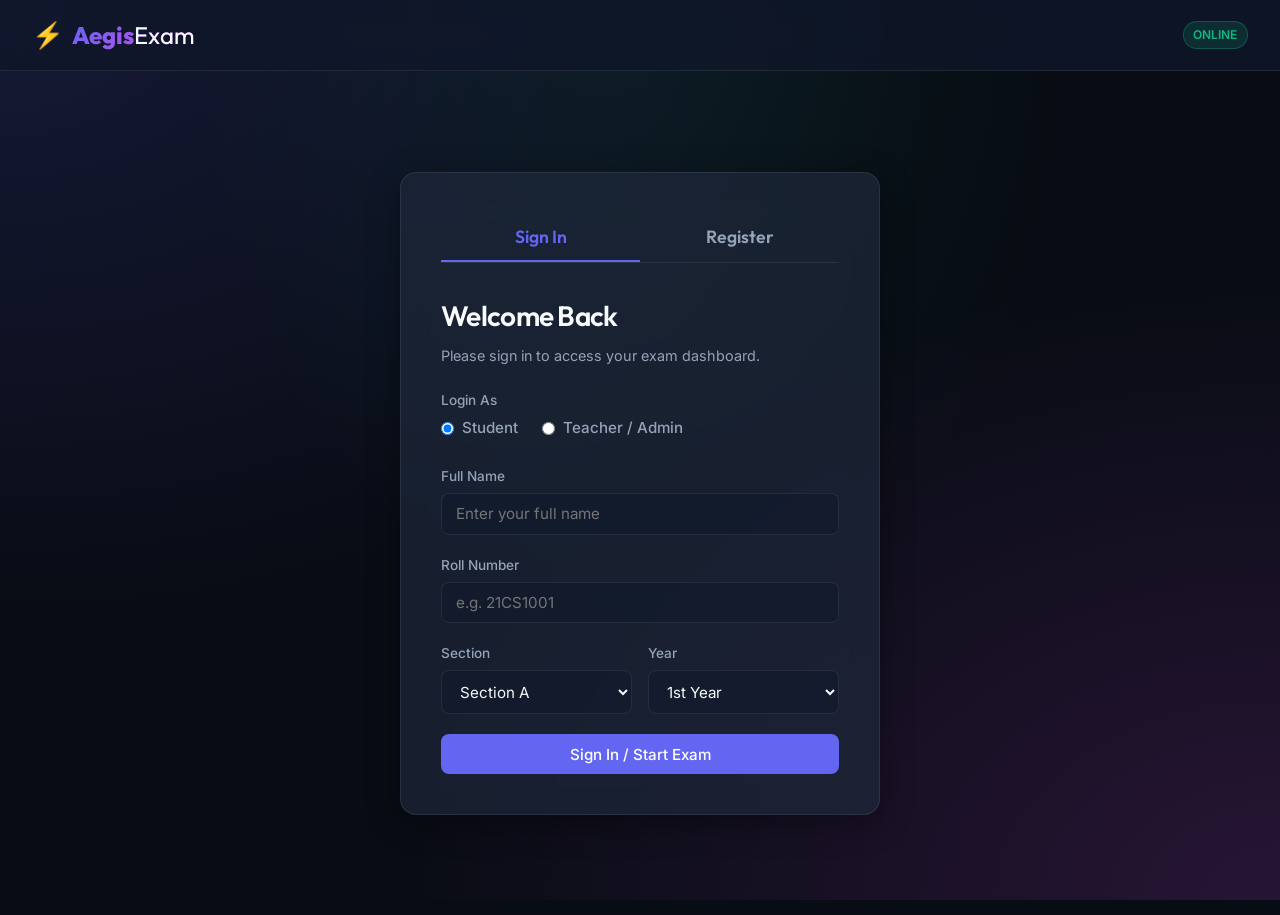
==== index.html @ 9b25c34e "Restructure files back to root and static directory for standard zero-config serving" ====
<!DOCTYPE html>
<html lang="en">
<head>
    <meta charset="UTF-8">
    <meta name="viewport" content="width=device-width, initial-scale=1.0">
    <title>Secure Online Examination Portal</title>
    <!-- Google Fonts Outfit & Inter -->
    <link rel="preconnect" href="https://fonts.googleapis.com">
    <link rel="preconnect" href="https://fonts.gstatic.com" crossorigin>
    <link href="https://fonts.googleapis.com/css2?family=Inter:wght@300;400;500;600;700&family=Outfit:wght@400;500;600;700;800&display=swap" rel="stylesheet">
    <link rel="stylesheet" href="/static/css/styles.css?v=1.0.6">
</head>
<body class="dark-theme">
    <!-- Header/Navigation Bar -->
    <header class="app-header">
        <div class="logo">
            <span class="logo-icon">⚡</span>
            <span class="logo-text">Aegis<span>Exam</span></span>
        </div>
        <div class="header-right">
            <span id="connection-badge" class="badge badge-success">Online</span>
            <span id="user-info" class="hidden">
                <span id="user-name">Loading...</span>
                <span id="user-role-badge" class="role-badge">Student</span>
            </span>
            <button id="logout-btn" class="btn btn-outline btn-sm hidden">Logout</button>
        </div>
    </header>

    <!-- Main Container -->
    <main class="app-container">
        
        <!-- ================= AUTH VIEW ================= -->
        <section id="view-auth" class="view">
            <div class="auth-card glass">
                <div class="auth-tabs hidden">
                    <button class="auth-tab active" onclick="switchAuthTab('login')">Sign In</button>
                    <button class="auth-tab" onclick="switchAuthTab('register')">Register</button>
                </div>
                
                <!-- Login Form -->
                <form id="login-form" class="auth-form active">
                    <h2>Welcome Back</h2>
                    <p class="subtitle">Please sign in to access your exam dashboard.</p>
                    
                    <div class="form-group">
                        <label>Login As</label>
                        <div style="display: flex; gap: 1.5rem; margin-bottom: 1rem;">
                            <label style="display: inline-flex; align-items: center; gap: 0.5rem; cursor: pointer; font-size: 0.95rem;">
                                <input type="radio" name="login-role" value="student" checked onchange="toggleLoginFields('student')"> Student
                            </label>
                            <label style="display: inline-flex; align-items: center; gap: 0.5rem; cursor: pointer; font-size: 0.95rem;">
                                <input type="radio" name="login-role" value="teacher" onchange="toggleLoginFields('teacher')"> Teacher / Admin
                            </label>
                        </div>
                    </div>

                    <!-- Student Login Fields -->
                    <div id="login-student-fields">
                        <div class="form-group">
                            <label for="login-student-name">Full Name</label>
                            <input type="text" id="login-student-name" required placeholder="Enter your full name">
                        </div>
                        <div class="form-group">
                            <label for="login-roll">Roll Number</label>
                            <input type="text" id="login-roll" required placeholder="e.g. 21CS1001">
                        </div>
                        <div class="form-row">
                            <div class="form-group col-6">
                                <label for="login-student-section">Section</label>
                                <select id="login-student-section" required>
                                    <option value="A">Section A</option>
                                    <option value="B">Section B</option>
                                    <option value="C">Section C</option>
                                    <option value="D">Section D</option>
                                </select>
                            </div>
                            <div class="form-group col-6">
                                <label for="login-student-year">Year</label>
                                <select id="login-student-year" required>
                                    <option value="1">1st Year</option>
                                    <option value="2">2nd Year</option>
                                    <option value="3">3rd Year</option>
                                    <option value="4">4th Year</option>
                                </select>
                            </div>
                        </div>
                    </div>

                    <!-- Teacher Login Fields -->
                    <div id="login-teacher-fields" class="hidden">
                        <div class="form-group">
                            <label for="login-email">Email Address</label>
                            <input type="email" id="login-email" placeholder="name@college.edu">
                        </div>
                        <div class="form-group">
                            <label for="login-password">Password</label>
                            <input type="password" id="login-password" placeholder="••••••••">
                        </div>
                    </div>
                    
                    <button type="submit" class="btn btn-primary btn-block">Sign In / Start Exam</button>
                </form>

                <!-- Registration Form -->
                <form id="register-form" class="auth-form">
                    <h2>Teacher Registration</h2>
                    <p class="subtitle">Create a teacher account to schedule exams, manage questions, and view results.</p>
                    
                    <div class="form-group">
                        <label for="reg-name">Full Name</label>
                        <input type="text" id="reg-name" required placeholder="John Doe">
                    </div>

                    <div class="form-group">
                        <label for="reg-email">Email Address</label>
                        <input type="email" id="reg-email" required placeholder="john.doe@college.edu">
                    </div>
                    <div class="form-group">
                        <label for="reg-password">Password</label>
                        <input type="password" id="reg-password" required placeholder="Min 6 characters">
                    </div>

                    <button type="submit" class="btn btn-primary btn-block">Register Account</button>
                </form>
            </div>
        </section>

        <!-- ================= STUDENT DASHBOARD ================= -->
        <section id="view-student-dash" class="view hidden">
            <div class="dashboard-header">
                <div>
                    <h1>Student Portal</h1>
                    <p class="subtitle">View and attempt your scheduled exams.</p>
                </div>
            </div>
            <div id="student-exam-list" class="grid-container">
                <!-- Exam Cards dynamic -->
            </div>
        </section>

        <!-- ================= STUDENT EXAM SCREEN ================= -->
        <section id="view-student-exam" class="view hidden">
            <!-- Fullscreen Prompt Overlay -->
            <div id="fullscreen-overlay" class="overlay glass hidden">
                <div class="modal-card text-center">
                    <h2>Mandatory Fullscreen Mode</h2>
                    <p>This examination requires you to enter full-screen mode to prevent cheating.</p>
                    <p class="warning-text">⚠️ Exiting fullscreen or changing tabs at any point will automatically submit your exam.</p>
                    <button id="enter-fullscreen-btn" class="btn btn-primary">Enter Fullscreen & Begin</button>
                </div>
            </div>

            <!-- Main Test UI -->
            <div class="exam-layout">
                <div class="exam-main">
                    <div class="exam-navbar glass">
                        <div class="exam-title-info">
                            <h2 id="student-exam-title">Exam Title</h2>
                            <span class="badge badge-info" id="student-exam-meta">Q1 of 10</span>
                        </div>
                        <div class="exam-timer-container">
                            <span class="timer-label">Time Remaining:</span>
                            <span id="exam-timer" class="timer-val">00:00:00</span>
                        </div>
                    </div>

                    <!-- Question Card -->
                    <div id="question-card" class="question-card glass">
                        <div class="question-header">
                            <span class="question-num" id="q-num-badge">Question 1</span>
                            <span class="question-marks" id="q-marks-badge">Marks: 1.0</span>
                        </div>
                        
                        <div class="question-body">
                            <p id="question-text" class="question-text">Loading question...</p>
                            <div id="question-image-container" class="question-image-container hidden">
                                <img id="question-image" src="" alt="Question diagram">
                            </div>
                        </div>

                        <div class="question-options" id="options-container">
                            <!-- Shuffled options will go here -->
                        </div>
                    </div>

                    <!-- Bottom Nav Controls -->
                    <div class="exam-controls">
                        <button id="prev-q-btn" class="btn btn-outline">Previous</button>
                        <button id="mark-review-btn" class="btn btn-warning-outline">Mark for Review</button>
                        <button id="save-next-btn" class="btn btn-primary">Save & Next</button>
                        <button id="submit-exam-btn" class="btn btn-danger">Submit Exam</button>
                    </div>
                </div>

                <!-- Right Side Question Navigator -->
                <div class="exam-sidebar glass">
                    <h3>Exam Navigator</h3>
                    <div class="nav-legend">
                        <span class="legend-item"><span class="legend-dot status-answered"></span> Answered</span>
                        <span class="legend-item"><span class="legend-dot status-unanswered"></span> Unanswered</span>
                        <span class="legend-item"><span class="legend-dot status-review"></span> Review</span>
                    </div>
                    <div class="question-grid" id="question-grid">
                        <!-- Navigation Grid 1 2 3 ... -->
                    </div>
                    <div class="sidebar-footer">
                        <div class="student-profile-summary">
                            <p><strong>Candidate:</strong> <span id="candidate-name">Student</span></p>
                            <p><strong>Status:</strong> <span id="exam-conn-status">Syncing...</span></p>
                        </div>
                    </div>
                </div>
            </div>
        </section>

        <!-- ================= STUDENT RESULT SCREEN ================= -->
        <section id="view-student-result" class="view hidden">
            <div class="result-container">
                <div class="result-header glass text-center">
                    <div class="result-icon-badge" id="result-icon">🎓</div>
                    <h1 id="result-exam-title">Exam Completed</h1>
                    <p class="subtitle" id="result-submission-msg">Your attempt has been successfully evaluated.</p>
                    
                    <div class="score-radial-container">
                        <div class="score-circle">
                            <span class="score-num" id="result-score">0.0 / 0.0</span>
                            <span class="score-pct" id="result-percentage">0%</span>
                        </div>
                    </div>
                </div>

                <div class="stats-grid">
                    <div class="stat-card glass">
                        <span class="stat-val" id="stat-total-q">0</span>
                        <span class="stat-lbl">Total Questions</span>
                    </div>
                    <div class="stat-card glass">
                        <span class="stat-val text-success" id="stat-correct-q">0</span>
                        <span class="stat-lbl">Correct Answers</span>
                    </div>
                    <div class="stat-card glass">
                        <span class="stat-val text-danger" id="stat-incorrect-q">0</span>
                        <span class="stat-lbl">Wrong Answers</span>
                    </div>
                    <div class="stat-card glass">
                        <span class="stat-val text-warning" id="stat-unattempted-q">0</span>
                        <span class="stat-lbl">Unattempted</span>
                    </div>
                    <div class="stat-card glass">
                        <span class="stat-val" id="stat-time-taken">0s</span>
                        <span class="stat-lbl">Time Taken</span>
                    </div>
                    <div class="stat-card glass">
                        <span class="stat-val text-danger" id="stat-violations">0</span>
                        <span class="stat-lbl">Violations logged</span>
                    </div>
                </div>

                <div class="result-actions text-center">
                    <button class="btn btn-primary" onclick="showView('student-dash')">Back to Dashboard</button>
                    <button class="btn btn-outline" id="review-answers-btn">Review Answers Detailed</button>
                </div>

                <div id="detailed-answers-review" class="detailed-review hidden">
                    <h2>Question-by-Question Review</h2>
                    <div id="review-questions-container">
                        <!-- Questions, correct answers, explanations -->
                    </div>
                </div>
            </div>
        </section>

        <!-- ================= TEACHER DASHBOARD ================= -->
        <section id="view-teacher-dash" class="view hidden">
            <div class="dashboard-header">
                <div>
                    <h1>Teacher Dashboard</h1>
                    <p class="subtitle">Manage exams, customize question banks, and monitor live attempts.</p>
                </div>
                <div class="header-actions">
                    <button class="btn btn-primary" onclick="openCreateExamModal()">➕ Create Exam</button>
                    <button class="btn btn-outline" onclick="openQuestionBank()">🗄️ Question Bank</button>
                </div>
            </div>

            <!-- Exam Manager Table -->
            <div class="table-container glass">
                <table class="data-table">
                    <thead>
                        <tr>
                            <th>Exam Details</th>
                            <th>Duration</th>
                            <th>Total Marks</th>
                            <th>Questions</th>
                            <th>Status</th>
                            <th>Actions</th>
                        </tr>
                    </thead>
                    <tbody id="teacher-exams-tbody">
                        <!-- Exam rows dynamic -->
                    </tbody>
                </table>
            </div>
        </section>

        <!-- ================= TEACHER MONITOR SCREEN ================= -->
        <section id="view-teacher-monitor" class="view hidden">
            <div class="dashboard-header">
                <div>
                    <button class="btn btn-outline btn-sm mb-1" onclick="showView('teacher-dash')">← Back to Dashboard</button>
                    <h1 id="monitor-exam-title">Live Monitoring</h1>
                    <p class="subtitle">Real-time supervision of active candidate attempts.</p>
                </div>
                <div style="display: flex; flex-direction: column; align-items: flex-end; gap: 0.75rem;">
                    <div class="monitor-stats glass">
                        <div class="m-stat">
                            <span class="m-val" id="monitor-total-count">0</span>
                            <span class="m-lbl">Total Students</span>
                        </div>
                        <div class="m-stat">
                            <span class="m-val" id="monitor-completed-count">0</span>
                            <span class="m-lbl">Completed</span>
                        </div>
                        <div class="m-stat">
                            <span class="m-val" id="monitor-not-completed-count">0</span>
                            <span class="m-lbl">Not Completed</span>
                        </div>
                    </div>
                    <div style="display: flex; gap: 0.5rem;">
                        <button class="btn btn-outline btn-sm" onclick="exportMonitorExcel()">📊 Export Results (Excel)</button>
                        <button class="btn btn-outline btn-sm" onclick="exportMonitorCSV()">📥 Export Results (CSV)</button>
                    </div>
                </div>
            </div>

            <div class="table-container glass">
                <table class="data-table">
                    <thead>
                        <tr>
                            <th>Student Name</th>
                            <th>Roll Number</th>
                            <th>Section</th>
                            <th>Year</th>
                            <th>Status</th>
                            <th>Started</th>
                            <th>Submitted</th>
                            <th>Final Score</th>
                            <th>Violation Flag</th>
                            <th>Actions</th>
                        </tr>
                    </thead>
                    <tbody id="monitor-students-tbody">
                        <!-- Monitoring rows dynamic -->
                    </tbody>
                </table>
            </div>
        </section>

        <!-- ================= MODALS ================= -->

        <!-- Create/Edit Exam Modal -->
        <div id="exam-modal" class="overlay glass hidden">
            <div class="modal-card">
                <div class="modal-header">
                    <h2 id="exam-modal-title">Create New Examination</h2>
                    <button class="modal-close" onclick="closeExamModal()">×</button>
                </div>
                <form id="exam-form" onsubmit="saveExam(event)">
                    <input type="hidden" id="edit-exam-id">
                    <div class="form-group">
                        <label for="exam-title">Exam Title</label>
                        <input type="text" id="exam-title" required placeholder="e.g. Midterm Physics 101">
                    </div>
                    <div class="form-group">
                        <label for="exam-desc">Description</label>
                        <textarea id="exam-desc" rows="2" placeholder="Instructions or details..."></textarea>
                    </div>
                    <div class="form-row">
                        <div class="form-group col-6">
                            <label for="exam-duration">Duration (Minutes)</label>
                            <input type="number" id="exam-duration" required min="1" placeholder="90">
                        </div>
                        <div class="form-group col-6">
                            <label for="exam-marks">Total Marks</label>
                            <input type="number" id="exam-marks" step="0.5" required min="1" placeholder="100">
                        </div>
                    </div>
                    <div class="form-row">
                        <div class="form-group col-6">
                            <label for="exam-negative">Negative Marking per Question</label>
                            <input type="number" id="exam-negative" step="0.05" min="0" placeholder="0.25">
                        </div>
                        <div class="form-group col-6">
                            <label for="exam-status">Exam Status</label>
                            <select id="exam-status">
                                <option value="draft">Draft</option>
                                <option value="scheduled">Scheduled</option>
                                <option value="live">Live</option>
                                <option value="ended">Ended</option>
                            </select>
                        </div>
                    </div>
                    <button type="submit" class="btn btn-primary btn-block mt-1">Save Exam</button>
                </form>
            </div>
        </div>

        <!-- Question Bank / Question Manager Modal -->
        <div id="qmanager-modal" class="overlay glass hidden">
            <div class="modal-card modal-lg">
                <div class="modal-header">
                    <h2 id="qmanager-title">Manage Exam Questions</h2>
                    <button class="modal-close" onclick="closeQManager()">×</button>
                </div>
                
                <div class="qmanager-layout">
                    <div class="qmanager-sidebar">
                        <button class="btn btn-primary btn-block mb-1" onclick="openAddQuestionForm()">➕ Add Question</button>
                        <div class="header-actions mb-1">
                            <button class="btn btn-outline btn-xs" onclick="exportQuestions()">📥 Export</button>
                            <button class="btn btn-outline btn-xs" onclick="triggerImport()">📤 Import</button>
                            <input type="file" id="import-file-input" class="hidden" accept=".json" onchange="importQuestions(event)">
                        </div>
                        <div class="questions-list-sidebar" id="qmanager-list">
                            <!-- Question sidebar items -->
                        </div>
                    </div>

                    <div class="qmanager-main">
                        <div id="qmanager-placeholder" class="text-center p-3">
                            <p>Select a question from the list to edit, or click <strong>Add Question</strong> to create a new one.</p>
                        </div>
                        
                        <form id="question-form" class="hidden" onsubmit="saveQuestion(event)">
                            <input type="hidden" id="question-edit-id">
                            
                            <div class="form-group">
                                <label for="q-text">Question Text (Markdown/Code styling supported)</label>
                                <textarea id="q-text" rows="3" required placeholder="Write the question statement here..."></textarea>
                            </div>

                            <div class="form-row">
                                <div class="form-group col-4">
                                    <label for="q-marks">Marks</label>
                                    <input type="number" id="q-marks" step="0.5" required min="0.5" value="1.0">
                                </div>
                                <div class="form-group col-4">
                                    <label for="q-neg-marks">Negative Marks</label>
                                    <input type="number" id="q-neg-marks" step="0.05" min="0" value="0.0">
                                </div>
                                <div class="form-group col-4">
                                    <label for="q-difficulty">Difficulty</label>
                                    <select id="q-difficulty">
                                        <option value="easy">Easy</option>
                                        <option value="medium" selected>Medium</option>
                                        <option value="hard">Hard</option>
                                    </select>
                                </div>
                            </div>

                            <div class="form-group">
                                <label>Options (Provide exactly 4 options)</label>
                                <div class="options-inputs">
                                    <div class="option-input-row" style="gap: 0.5rem 0.75rem;">
                                        <span class="opt-lbl">A</span>
                                        <input type="text" id="q-opt-a" placeholder="Option A text (Optional if image loaded)" style="flex: 1; min-width: 0;">
                                        <input type="file" id="q-opt-a-file" accept="image/*" onchange="handleOptionImageUpload('a')" style="display: none;">
                                        <button type="button" class="btn btn-outline btn-xs" id="q-opt-a-upload-btn" onclick="document.getElementById('q-opt-a-file').click()" style="width: 90px; flex-shrink: 0; padding: 0.25rem 0.5rem; font-size: 0.75rem;">🖼️ Upload</button>
                                        <input type="hidden" id="q-opt-a-image">
                                    </div>
                                    <div class="option-input-row" style="gap: 0.5rem 0.75rem;">
                                        <span class="opt-lbl">B</span>
                                        <input type="text" id="q-opt-b" placeholder="Option B text (Optional if image loaded)" style="flex: 1; min-width: 0;">
                                        <input type="file" id="q-opt-b-file" accept="image/*" onchange="handleOptionImageUpload('b')" style="display: none;">
                                        <button type="button" class="btn btn-outline btn-xs" id="q-opt-b-upload-btn" onclick="document.getElementById('q-opt-b-file').click()" style="width: 90px; flex-shrink: 0; padding: 0.25rem 0.5rem; font-size: 0.75rem;">🖼️ Upload</button>
                                        <input type="hidden" id="q-opt-b-image">
                                    </div>
                                    <div class="option-input-row" style="gap: 0.5rem 0.75rem;">
                                        <span class="opt-lbl">C</span>
                                        <input type="text" id="q-opt-c" placeholder="Option C text (Optional if image loaded)" style="flex: 1; min-width: 0;">
                                        <input type="file" id="q-opt-c-file" accept="image/*" onchange="handleOptionImageUpload('c')" style="display: none;">
                                        <button type="button" class="btn btn-outline btn-xs" id="q-opt-c-upload-btn" onclick="document.getElementById('q-opt-c-file').click()" style="width: 90px; flex-shrink: 0; padding: 0.25rem 0.5rem; font-size: 0.75rem;">🖼️ Upload</button>
                                        <input type="hidden" id="q-opt-c-image">
                                    </div>
                                    <div class="option-input-row" style="gap: 0.5rem 0.75rem;">
                                        <span class="opt-lbl">D</span>
                                        <input type="text" id="q-opt-d" placeholder="Option D text (Optional if image loaded)" style="flex: 1; min-width: 0;">
                                        <input type="file" id="q-opt-d-file" accept="image/*" onchange="handleOptionImageUpload('d')" style="display: none;">
                                        <button type="button" class="btn btn-outline btn-xs" id="q-opt-d-upload-btn" onclick="document.getElementById('q-opt-d-file').click()" style="width: 90px; flex-shrink: 0; padding: 0.25rem 0.5rem; font-size: 0.75rem;">🖼️ Upload</button>
                                        <input type="hidden" id="q-opt-d-image">
                                    </div>
                                </div>
                            </div>

                            <div class="form-group">
                                <label for="q-correct">Correct Option</label>
                                <select id="q-correct" required>
                                    <option value="">Select Correct Option</option>
                                    <option value="A">Option A</option>
                                    <option value="B">Option B</option>
                                    <option value="C">Option C</option>
                                    <option value="D">Option D</option>
                                </select>
                            </div>

                            <div class="form-group">
                                <label for="q-explanation">Optional Explanation (shown after submission)</label>
                                <textarea id="q-explanation" rows="2" placeholder="Detailed explanation..."></textarea>
                            </div>
                            
                            <div class="form-row">
                                <div class="form-group col-6">
                                    <label for="q-topic">Topic/Subject</label>
                                    <input type="text" id="q-topic" placeholder="e.g. Mechanics">
                                </div>
                                <div class="form-group col-6">
                                    <label>Optional Image</label>
                                    <div style="display: flex; gap: 0.5rem; align-items: center;">
                                        <input type="file" id="q-image-file" accept="image/*" onchange="handleQuestionImageUpload()" style="display: none;">
                                        <button type="button" class="btn btn-outline btn-xs" id="q-image-upload-btn" onclick="document.getElementById('q-image-file').click()" style="padding: 0.4rem 0.8rem; font-size: 0.8rem; flex: 1;">🖼️ Upload Image</button>
                                        <input type="hidden" id="q-image">
                                    </div>
                                </div>
                            </div>

                            <div class="form-actions mt-1">
                                <button type="submit" class="btn btn-primary">Save Question</button>
                                <button type="button" class="btn btn-danger-outline" id="delete-q-btn" onclick="deleteQuestion()">Delete</button>
                            </div>
                        </form>
                    </div>
                </div>
            </div>
        </div>

    </main>

    <!-- Global Toast Notifications -->
    <div id="toast-container" class="toast-container"></div>

    <!-- Confirmation Modal Dialog -->
    <div id="confirm-modal" class="overlay glass hidden">
        <div class="modal-card confirm-card text-center">
            <h2 id="confirm-title">Are you sure?</h2>
            <p id="confirm-msg">Please confirm this action.</p>
            <div class="confirm-actions">
                <button id="confirm-cancel-btn" class="btn btn-outline">Cancel</button>
                <button id="confirm-ok-btn" class="btn btn-danger">Confirm</button>
            </div>
        </div>
    </div>

    <!-- Scripts -->
    <script src="/static/js/app.js?v=1.0.6"></script>
    <script src="/static/js/student.js?v=1.0.6"></script>
    <script src="/static/js/teacher.js?v=1.0.6"></script>
</body>
</html>
---- static/css/styles.css ----
/* ================= GLOBAL VARIABLES & THEME ================= */
:root {
    --bg-dark: #0f172a;
    --bg-card: rgba(30, 41, 59, 0.7);
    --bg-card-hover: rgba(30, 41, 59, 0.9);
    --border-color: rgba(255, 255, 255, 0.08);
    
    --primary: #6366f1;
    --primary-glow: rgba(99, 102, 241, 0.15);
    --primary-hover: #4f46e5;
    
    --accent: #d946ef;
    --accent-glow: rgba(217, 70, 239, 0.15);
    
    --text-main: #f8fafc;
    --text-muted: #94a3b8;
    
    --success: #10b981;
    --warning: #f59e0b;
    --danger: #ef4444;
    
    --font-heading: 'Outfit', 'Inter', sans-serif;
    --font-body: 'Inter', sans-serif;
    
    --glass-shadow: 0 8px 32px 0 rgba(0, 0, 0, 0.37);
    --card-radius: 16px;
    --btn-radius: 8px;
    --transition-speed: 0.25s;
}

/* ================= BASIC RESET & LAYOUT ================= */
* {
    box-sizing: border-box;
    margin: 0;
    padding: 0;
}

body {
    background-color: #080c14;
    background-image: 
        radial-gradient(at 0% 0%, rgba(99, 102, 241, 0.15) 0px, transparent 50%),
        radial-gradient(at 100% 100%, rgba(217, 70, 239, 0.15) 0px, transparent 50%),
        radial-gradient(at 50% 0%, rgba(16, 185, 129, 0.08) 0px, transparent 50%);
    background-attachment: fixed;
    color: var(--text-main);
    font-family: var(--font-body);
    min-height: 100vh;
    display: flex;
    flex-direction: column;
    overflow-x: hidden;
    line-height: 1.5;
}

h1, h2, h3, h4, h5, h6 {
    font-family: var(--font-heading);
    font-weight: 600;
    letter-spacing: -0.025em;
}

/* ================= APP LAYOUT ================= */
.app-header {
    display: flex;
    justify-content: space-between;
    align-items: center;
    padding: 1rem 2rem;
    border-bottom: 1px solid var(--border-color);
    background-color: rgba(15, 23, 42, 0.8);
    backdrop-filter: blur(12px);
    position: sticky;
    top: 0;
    z-index: 100;
}

.logo {
    display: flex;
    align-items: center;
    gap: 0.5rem;
    font-size: 1.5rem;
    font-family: var(--font-heading);
    font-weight: 800;
}

.logo-icon {
    font-size: 1.6rem;
}

.logo-text {
    background: linear-gradient(135deg, var(--primary) 0%, var(--accent) 100%);
    -webkit-background-clip: text;
    -webkit-text-fill-color: transparent;
}

.logo-text span {
    font-weight: 400;
    color: var(--text-main);
    -webkit-text-fill-color: var(--text-main);
}

.header-right {
    display: flex;
    align-items: center;
    gap: 1.5rem;
}

#user-info {
    display: flex;
    align-items: center;
    gap: 0.75rem;
    font-size: 0.9rem;
}

#user-name {
    font-weight: 600;
}

.app-container {
    flex: 1;
    max-width: 1200px;
    width: 100%;
    margin: 0 auto;
    padding: 2rem 1.5rem;
}

/* ================= UI HELPER CLASSES ================= */
.view {
    display: block;
    animation: fadeIn 0.4s ease-in-out;
}

.hidden {
    display: none !important;
}

.text-center { text-align: center; }
.mb-1 { margin-bottom: 1rem; }
.mt-1 { margin-top: 1rem; }
.p-3 { padding: 3rem; }
.col-6 { width: 50%; }
.col-4 { width: 33.33%; }
.form-row {
    display: flex;
    gap: 1rem;
}

.glass {
    background: var(--bg-card);
    backdrop-filter: blur(16px);
    border: 1px solid var(--border-color);
    box-shadow: var(--glass-shadow);
    border-radius: var(--card-radius);
}

/* ================= BADGES ================= */
.badge {
    display: inline-block;
    padding: 0.25rem 0.6rem;
    border-radius: 9999px;
    font-size: 0.75rem;
    font-weight: 600;
    text-transform: uppercase;
}
.badge-success { background-color: rgba(16, 185, 129, 0.15); color: var(--success); border: 1px solid rgba(16, 185, 129, 0.3); }
.badge-info { background-color: rgba(99, 102, 241, 0.15); color: var(--primary); border: 1px solid rgba(99, 102, 241, 0.3); }
.badge-warning { background-color: rgba(245, 158, 11, 0.15); color: var(--warning); border: 1px solid rgba(245, 158, 11, 0.3); }
.badge-danger { background-color: rgba(239, 68, 68, 0.15); color: var(--danger); border: 1px solid rgba(239, 68, 68, 0.3); }

.role-badge {
    font-size: 0.75rem;
    background-color: var(--primary-glow);
    border: 1px solid var(--primary);
    color: var(--primary);
    padding: 0.15rem 0.5rem;
    border-radius: 4px;
    font-weight: 500;
}

/* ================= BUTTONS ================= */
.btn {
    display: inline-flex;
    align-items: center;
    justify-content: center;
    font-family: var(--font-body);
    font-weight: 500;
    font-size: 0.95rem;
    padding: 0.6rem 1.2rem;
    border-radius: var(--btn-radius);
    border: 1px solid transparent;
    cursor: pointer;
    transition: all var(--transition-speed) ease;
    gap: 0.5rem;
}

.btn-sm {
    padding: 0.4rem 0.8rem;
    font-size: 0.85rem;
}

.btn-xs {
    padding: 0.25rem 0.5rem;
    font-size: 0.75rem;
}

.btn-block {
    display: flex;
    width: 100%;
}

.btn-primary {
    background-color: var(--primary);
    color: white;
}
.btn-primary:hover {
    background-color: var(--primary-hover);
    box-shadow: 0 0 15px var(--primary-glow);
}

.btn-outline {
    background-color: transparent;
    border-color: var(--text-muted);
    color: var(--text-main);
}
.btn-outline:hover {
    background-color: rgba(255, 255, 255, 0.05);
}

.btn-danger {
    background-color: var(--danger);
    color: white;
}
.btn-danger:hover {
    background-color: #dc2626;
}

.btn-danger-outline {
    background-color: transparent;
    border-color: var(--danger);
    color: var(--danger);
}
.btn-danger-outline:hover {
    background-color: rgba(239, 68, 68, 0.1);
}

.btn-warning-outline {
    background-color: transparent;
    border-color: var(--warning);
    color: var(--warning);
}
.btn-warning-outline:hover {
    background-color: rgba(245, 158, 11, 0.1);
}

/* ================= AUTHENTICATION ================= */
#view-auth {
    display: flex;
    justify-content: center;
    align-items: center;
    min-height: calc(100vh - 120px);
}

.auth-card {
    width: 100%;
    max-width: 480px;
    padding: 2.5rem;
}

.auth-tabs {
    display: flex;
    border-bottom: 1px solid var(--border-color);
    margin-bottom: 2rem;
}

.auth-tab {
    flex: 1;
    padding: 0.75rem;
    background: none;
    border: none;
    border-bottom: 2px solid transparent;
    color: var(--text-muted);
    font-family: var(--font-heading);
    font-weight: 600;
    font-size: 1.1rem;
    cursor: pointer;
    transition: all var(--transition-speed) ease;
}

.auth-tab.active {
    color: var(--primary);
    border-bottom-color: var(--primary);
}

.auth-form {
    display: none;
}

.auth-form.active {
    display: block;
}

.auth-form h2 {
    font-size: 1.75rem;
    margin-bottom: 0.5rem;
}

.subtitle {
    color: var(--text-muted);
    font-size: 0.9rem;
    margin-bottom: 1.5rem;
}

/* ================= FORM INPUTS ================= */
.form-group {
    margin-bottom: 1.25rem;
}

.form-group label {
    display: block;
    margin-bottom: 0.4rem;
    font-size: 0.85rem;
    font-weight: 500;
    color: var(--text-muted);
}

input[type="text"],
input[type="email"],
input[type="password"],
input[type="number"],
textarea,
select {
    width: 100%;
    padding: 0.65rem 0.85rem;
    border-radius: var(--btn-radius);
    border: 1px solid var(--border-color);
    background-color: rgba(15, 23, 42, 0.5);
    color: var(--text-main);
    font-family: var(--font-body);
    font-size: 0.95rem;
    outline: none;
    transition: all var(--transition-speed) ease;
}

input:focus, textarea:focus, select:focus {
    border-color: var(--primary);
    box-shadow: 0 0 0 3px var(--primary-glow);
}

/* Role Selector Radios */
.role-selector {
    display: flex;
    flex-direction: column;
    gap: 0.75rem;
}

.role-option {
    cursor: pointer;
}

.role-option input[type="radio"] {
    display: none;
}

.role-box {
    display: block;
    padding: 0.75rem 1rem;
    border: 1px solid var(--border-color);
    border-radius: var(--btn-radius);
    background-color: rgba(30, 41, 59, 0.3);
    transition: all var(--transition-speed) ease;
}

.role-option input[type="radio"]:checked + .role-box {
    border-color: var(--primary);
    background-color: var(--primary-glow);
}

.role-title {
    display: block;
    font-family: var(--font-heading);
    font-weight: 600;
    font-size: 1rem;
    color: var(--text-main);
}

.role-desc {
    display: block;
    font-size: 0.8rem;
    color: var(--text-muted);
    margin-top: 0.2rem;
}

/* ================= EXAM CARDS GRID ================= */
.dashboard-header {
    display: flex;
    justify-content: space-between;
    align-items: center;
    margin-bottom: 2rem;
    gap: 1.5rem;
    flex-wrap: wrap;
}

.header-actions {
    display: flex;
    gap: 0.75rem;
}

.grid-container {
    display: grid;
    grid-template-columns: repeat(auto-fill, minmax(320px, 1fr));
    gap: 1.5rem;
}

.exam-card {
    padding: 1.5rem;
    display: flex;
    flex-direction: column;
    height: 100%;
    transition: all var(--transition-speed) ease;
}

.exam-card:hover {
    transform: translateY(-4px);
    background: var(--bg-card-hover);
    border-color: rgba(99, 102, 241, 0.2);
}

.exam-card h3 {
    font-size: 1.25rem;
    margin-bottom: 0.5rem;
}

.exam-card-description {
    font-size: 0.9rem;
    color: var(--text-muted);
    margin-bottom: 1.25rem;
    flex-grow: 1;
}

.exam-card-meta {
    display: grid;
    grid-template-columns: repeat(2, 1fr);
    gap: 0.75rem;
    margin-bottom: 1.5rem;
    font-size: 0.85rem;
}

.meta-item {
    display: flex;
    flex-direction: column;
}

.meta-item .lbl {
    color: var(--text-muted);
    font-size: 0.75rem;
}

.meta-item .val {
    font-weight: 600;
}

/* ================= TABLES ================= */
.table-container {
    overflow-x: auto;
    width: 100%;
}

.data-table {
    width: 100%;
    border-collapse: collapse;
    text-align: left;
    font-size: 0.9rem;
}

.data-table th, .data-table td {
    padding: 1rem 1.25rem;
    border-bottom: 1px solid var(--border-color);
}

.data-table th {
    font-family: var(--font-heading);
    font-weight: 600;
    color: var(--text-muted);
    background-color: rgba(30, 41, 59, 0.4);
}

.data-table tbody tr {
    transition: background-color var(--transition-speed) ease;
}

.data-table tbody tr:hover {
    background-color: rgba(255, 255, 255, 0.02);
}

.exam-title-row {
    font-weight: 600;
    font-size: 1rem;
}

.exam-desc-row {
    font-size: 0.75rem;
    color: var(--text-muted);
}

/* ================= EXAM WORKSPACE ================= */
.exam-layout {
    display: grid;
    grid-template-columns: 1fr 280px;
    gap: 1.5rem;
    align-items: start;
    margin-top: 1rem;
}

.exam-main {
    display: flex;
    flex-direction: column;
    gap: 1.5rem;
}

.exam-navbar {
    display: flex;
    justify-content: space-between;
    align-items: center;
    padding: 1rem 1.5rem;
}

.exam-title-info h2 {
    font-size: 1.25rem;
}

.exam-timer-container {
    display: flex;
    align-items: center;
    gap: 0.75rem;
}

.timer-label {
    font-size: 0.85rem;
    color: var(--text-muted);
}

.timer-val {
    font-family: monospace;
    font-size: 1.5rem;
    font-weight: 700;
    color: var(--text-main);
    background-color: rgba(15, 23, 42, 0.6);
    padding: 0.2rem 0.6rem;
    border-radius: 4px;
    letter-spacing: 0.05em;
}

.timer-warn {
    color: var(--warning);
    animation: flash 1s infinite alternate;
}

.timer-danger {
    color: var(--danger);
    animation: flash 0.5s infinite alternate;
}

/* Question Card */
.question-card {
    padding: 2rem;
}

.question-header {
    display: flex;
    justify-content: space-between;
    align-items: center;
    margin-bottom: 1.5rem;
    border-bottom: 1px solid var(--border-color);
    padding-bottom: 0.75rem;
}

.question-num {
    font-family: var(--font-heading);
    font-weight: 700;
    font-size: 1.2rem;
    color: var(--primary);
}

.question-marks {
    font-size: 0.85rem;
    color: var(--text-muted);
}

.question-body {
    margin-bottom: 2rem;
}

.question-text {
    font-size: 1.1rem;
    white-space: pre-wrap;
}

.question-image-container {
    margin-top: 1rem;
    max-height: 300px;
    overflow: hidden;
    border-radius: 8px;
    border: 1px solid var(--border-color);
}

.question-image-container img {
    width: 100%;
    object-fit: contain;
}

/* Options */
.question-options {
    display: flex;
    flex-direction: column;
    gap: 0.75rem;
}

.option-btn {
    display: flex;
    align-items: center;
    padding: 1rem 1.25rem;
    border-radius: var(--btn-radius);
    border: 1px solid var(--border-color);
    background-color: rgba(30, 41, 59, 0.4);
    color: var(--text-main);
    cursor: pointer;
    font-family: var(--font-body);
    font-size: 0.95rem;
    transition: all var(--transition-speed) ease;
    width: 100%;
    text-align: left;
}

.option-btn:hover {
    background-color: rgba(30, 41, 59, 0.7);
    border-color: var(--primary);
}

.option-btn.selected {
    background-color: var(--primary-glow);
    border-color: var(--primary);
    box-shadow: 0 0 10px rgba(99, 102, 241, 0.1);
}

.option-label {
    display: inline-flex;
    align-items: center;
    justify-content: center;
    width: 28px;
    height: 28px;
    border-radius: 50%;
    background-color: rgba(15, 23, 42, 0.6);
    margin-right: 1rem;
    font-weight: 700;
    font-size: 0.85rem;
}

.option-btn.selected .option-label {
    background-color: var(--primary);
    color: white;
}

/* Controls */
.exam-controls {
    display: flex;
    justify-content: space-between;
    gap: 1rem;
}

/* Sidebar Question Navigator */
.exam-sidebar {
    padding: 1.5rem;
}

.exam-sidebar h3 {
    font-size: 1.1rem;
    margin-bottom: 1rem;
    border-bottom: 1px solid var(--border-color);
    padding-bottom: 0.5rem;
}

.nav-legend {
    display: flex;
    flex-wrap: wrap;
    gap: 0.75rem;
    margin-bottom: 1.25rem;
    font-size: 0.75rem;
    color: var(--text-muted);
}

.legend-item {
    display: flex;
    align-items: center;
    gap: 0.25rem;
}

.legend-dot {
    width: 10px;
    height: 10px;
    border-radius: 50%;
}

.status-answered { background-color: var(--success); }
.status-unanswered { background-color: rgba(255, 255, 255, 0.15); }
.status-review { background-color: var(--warning); }

.question-grid {
    display: grid;
    grid-template-columns: repeat(5, 1fr);
    gap: 0.5rem;
    margin-bottom: 1.5rem;
}

.grid-num {
    aspect-ratio: 1;
    display: flex;
    align-items: center;
    justify-content: center;
    border-radius: 6px;
    background-color: rgba(255, 255, 255, 0.05);
    border: 1px solid var(--border-color);
    font-weight: 600;
    font-size: 0.9rem;
    cursor: pointer;
    transition: all var(--transition-speed) ease;
}

.grid-num:hover {
    border-color: var(--primary);
    background-color: rgba(255, 255, 255, 0.1);
}

.grid-num.current {
    border-color: var(--primary);
    box-shadow: 0 0 8px var(--primary);
}

.grid-num.answered {
    background-color: rgba(16, 185, 129, 0.2);
    border-color: var(--success);
    color: var(--success);
}

.grid-num.review {
    background-color: rgba(245, 158, 11, 0.25);
    border-color: var(--warning);
    color: var(--warning);
}

.sidebar-footer {
    border-top: 1px solid var(--border-color);
    padding-top: 1rem;
    font-size: 0.8rem;
    color: var(--text-muted);
}

/* ================= RESULTS VIEW ================= */
.result-container {
    max-width: 800px;
    margin: 0 auto;
    display: flex;
    flex-direction: column;
    gap: 2rem;
}

.result-header {
    padding: 3rem;
    position: relative;
    overflow: hidden;
}

.result-icon-badge {
    font-size: 3rem;
    margin-bottom: 1rem;
}

.score-radial-container {
    display: flex;
    justify-content: center;
    margin-top: 1.5rem;
}

.score-circle {
    width: 140px;
    height: 140px;
    border-radius: 50%;
    border: 4px solid var(--primary);
    display: flex;
    flex-direction: column;
    justify-content: center;
    align-items: center;
    background-color: rgba(15, 23, 42, 0.6);
    box-shadow: 0 0 20px var(--primary-glow);
}

.score-num {
    font-size: 1.25rem;
    font-weight: 700;
}

.score-pct {
    font-size: 1.75rem;
    font-weight: 800;
    color: var(--accent);
}

.stats-grid {
    display: grid;
    grid-template-columns: repeat(auto-fit, minmax(120px, 1fr));
    gap: 1rem;
}

.stat-card {
    padding: 1rem;
    display: flex;
    flex-direction: column;
    align-items: center;
    justify-content: center;
    text-align: center;
}

.stat-val {
    font-size: 1.5rem;
    font-weight: 700;
}

.stat-lbl {
    font-size: 0.75rem;
    color: var(--text-muted);
    margin-top: 0.25rem;
}

.text-success { color: var(--success); }
.text-danger { color: var(--danger); }
.text-warning { color: var(--warning); }

.result-actions {
    display: flex;
    justify-content: center;
    gap: 1rem;
}

.detailed-review {
    animation: slideDown 0.4s ease-out;
}

.detailed-review h2 {
    font-size: 1.35rem;
    margin-bottom: 1.5rem;
}

.review-q-item {
    margin-bottom: 1.5rem;
    padding: 1.5rem;
}

.review-q-status {
    float: right;
}

.review-options {
    display: flex;
    flex-direction: column;
    gap: 0.5rem;
    margin: 1rem 0;
}

.review-opt {
    padding: 0.5rem 0.75rem;
    border-radius: 4px;
    border: 1px solid var(--border-color);
}

.review-opt.correct {
    background-color: rgba(16, 185, 129, 0.1);
    border-color: var(--success);
    color: var(--success);
}

.review-opt.incorrect {
    background-color: rgba(239, 68, 68, 0.1);
    border-color: var(--danger);
    color: var(--danger);
}

.review-explanation {
    margin-top: 1rem;
    padding-top: 0.75rem;
    border-top: 1px dotted var(--border-color);
    font-size: 0.85rem;
    color: var(--text-muted);
}

/* ================= MODALS & OVERLAYS ================= */
.overlay {
    position: fixed;
    top: 0;
    left: 0;
    right: 0;
    bottom: 0;
    background-color: rgba(15, 23, 42, 0.7);
    z-index: 1000;
    display: flex;
    justify-content: center;
    align-items: center;
    animation: fadeIn 0.2s ease-out;
}

.modal-card {
    background-color: #1e293b;
    border: 1px solid var(--border-color);
    border-radius: var(--card-radius);
    padding: 2rem;
    width: 90%;
    max-width: 500px;
    box-shadow: 0 20px 25px -5px rgba(0, 0, 0, 0.5);
    position: relative;
}

.modal-lg {
    max-width: 900px;
    height: 80vh;
    display: flex;
    flex-direction: column;
}

.modal-header {
    display: flex;
    justify-content: space-between;
    align-items: center;
    margin-bottom: 1.5rem;
}

.modal-close {
    background: none;
    border: none;
    color: var(--text-muted);
    font-size: 1.75rem;
    cursor: pointer;
}

.confirm-card {
    max-width: 400px;
}

.confirm-actions {
    display: flex;
    justify-content: center;
    gap: 1rem;
    margin-top: 1.5rem;
}

/* ================= QUESTION MANAGER LAYOUT ================= */
.qmanager-layout {
    display: grid;
    grid-template-columns: 260px 1fr;
    gap: 1.5rem;
    flex-grow: 1;
    overflow: hidden;
}

.qmanager-sidebar {
    display: flex;
    flex-direction: column;
    border-right: 1px solid var(--border-color);
    padding-right: 1rem;
    overflow-y: auto;
}

.questions-list-sidebar {
    display: flex;
    flex-direction: column;
    gap: 0.5rem;
    flex-grow: 1;
    overflow-y: auto;
}

.q-list-item {
    padding: 0.75rem;
    border-radius: 6px;
    background-color: rgba(255, 255, 255, 0.02);
    border: 1px solid var(--border-color);
    cursor: pointer;
    font-size: 0.85rem;
    text-align: left;
    white-space: nowrap;
    overflow: hidden;
    text-overflow: ellipsis;
    transition: all var(--transition-speed) ease;
}

.q-list-item:hover, .q-list-item.active {
    background-color: var(--primary-glow);
    border-color: var(--primary);
}

.qmanager-main {
    overflow-y: auto;
    padding-left: 0.5rem;
}

.options-inputs {
    display: flex;
    flex-direction: column;
    gap: 0.5rem;
}

.option-input-row {
    display: flex;
    align-items: center;
    gap: 0.75rem;
}

.opt-lbl {
    font-weight: 700;
    width: 20px;
}

/* ================= LIVE MONITORING ================= */
.monitor-stats {
    display: flex;
    gap: 1.5rem;
}

.m-stat {
    display: flex;
    flex-direction: column;
    align-items: flex-end;
}

.m-val {
    font-size: 1.5rem;
    font-weight: 700;
    color: var(--primary);
}

.m-lbl {
    font-size: 0.75rem;
    color: var(--text-muted);
}

/* ================= TOASTS ================= */
.toast-container {
    position: fixed;
    bottom: 2rem;
    right: 2rem;
    display: flex;
    flex-direction: column;
    gap: 0.75rem;
    z-index: 9999;
}

.toast {
    background-color: #1e293b;
    border-left: 4px solid var(--primary);
    border-radius: 4px;
    padding: 1rem 1.5rem;
    box-shadow: 0 10px 15px -3px rgba(0, 0, 0, 0.3);
    color: var(--text-main);
    font-size: 0.9rem;
    animation: slideIn 0.3s ease-out;
}

.toast.success { border-left-color: var(--success); }
.toast.warning { border-left-color: var(--warning); }
.toast.danger { border-left-color: var(--danger); }

/* ================= ANIMATIONS ================= */
@keyframes fadeIn {
    from { opacity: 0; }
    to { opacity: 1; }
}

@keyframes slideIn {
    from { transform: translateX(100%); opacity: 0; }
    to { transform: translateX(0); opacity: 1; }
}

@keyframes slideDown {
    from { transform: translateY(-20px); opacity: 0; }
    to { transform: translateY(0); opacity: 1; }
}

@keyframes flash {
    from { opacity: 1; }
    to { opacity: 0.4; }
}

/* ================= RESPONSIVE DESIGN ================= */
@media (max-width: 900px) {
    .exam-layout {
        grid-template-columns: 1fr;
    }
    .exam-sidebar {
        order: -1;
    }
    .qmanager-layout {
        grid-template-columns: 1fr;
        height: auto;
    }
    .qmanager-sidebar {
        border-right: none;
        border-bottom: 1px solid var(--border-color);
        padding-right: 0;
        padding-bottom: 1rem;
        margin-bottom: 1rem;
    }
}

@media (max-width: 600px) {
    .app-header {
        padding: 1rem;
    }
    .header-right {
        gap: 0.75rem;
    }
    #user-info {
        display: none;
    }
    .grid-container {
        grid-template-columns: 1fr;
    }
    .form-row {
        flex-direction: column;
        gap: 0;
    }
    .col-6, .col-4 {
        width: 100%;
    }
    .btn {
        font-size: 0.85rem;
        padding: 0.5rem 1rem;
    }
    .question-card {
        padding: 1rem;
    }
}
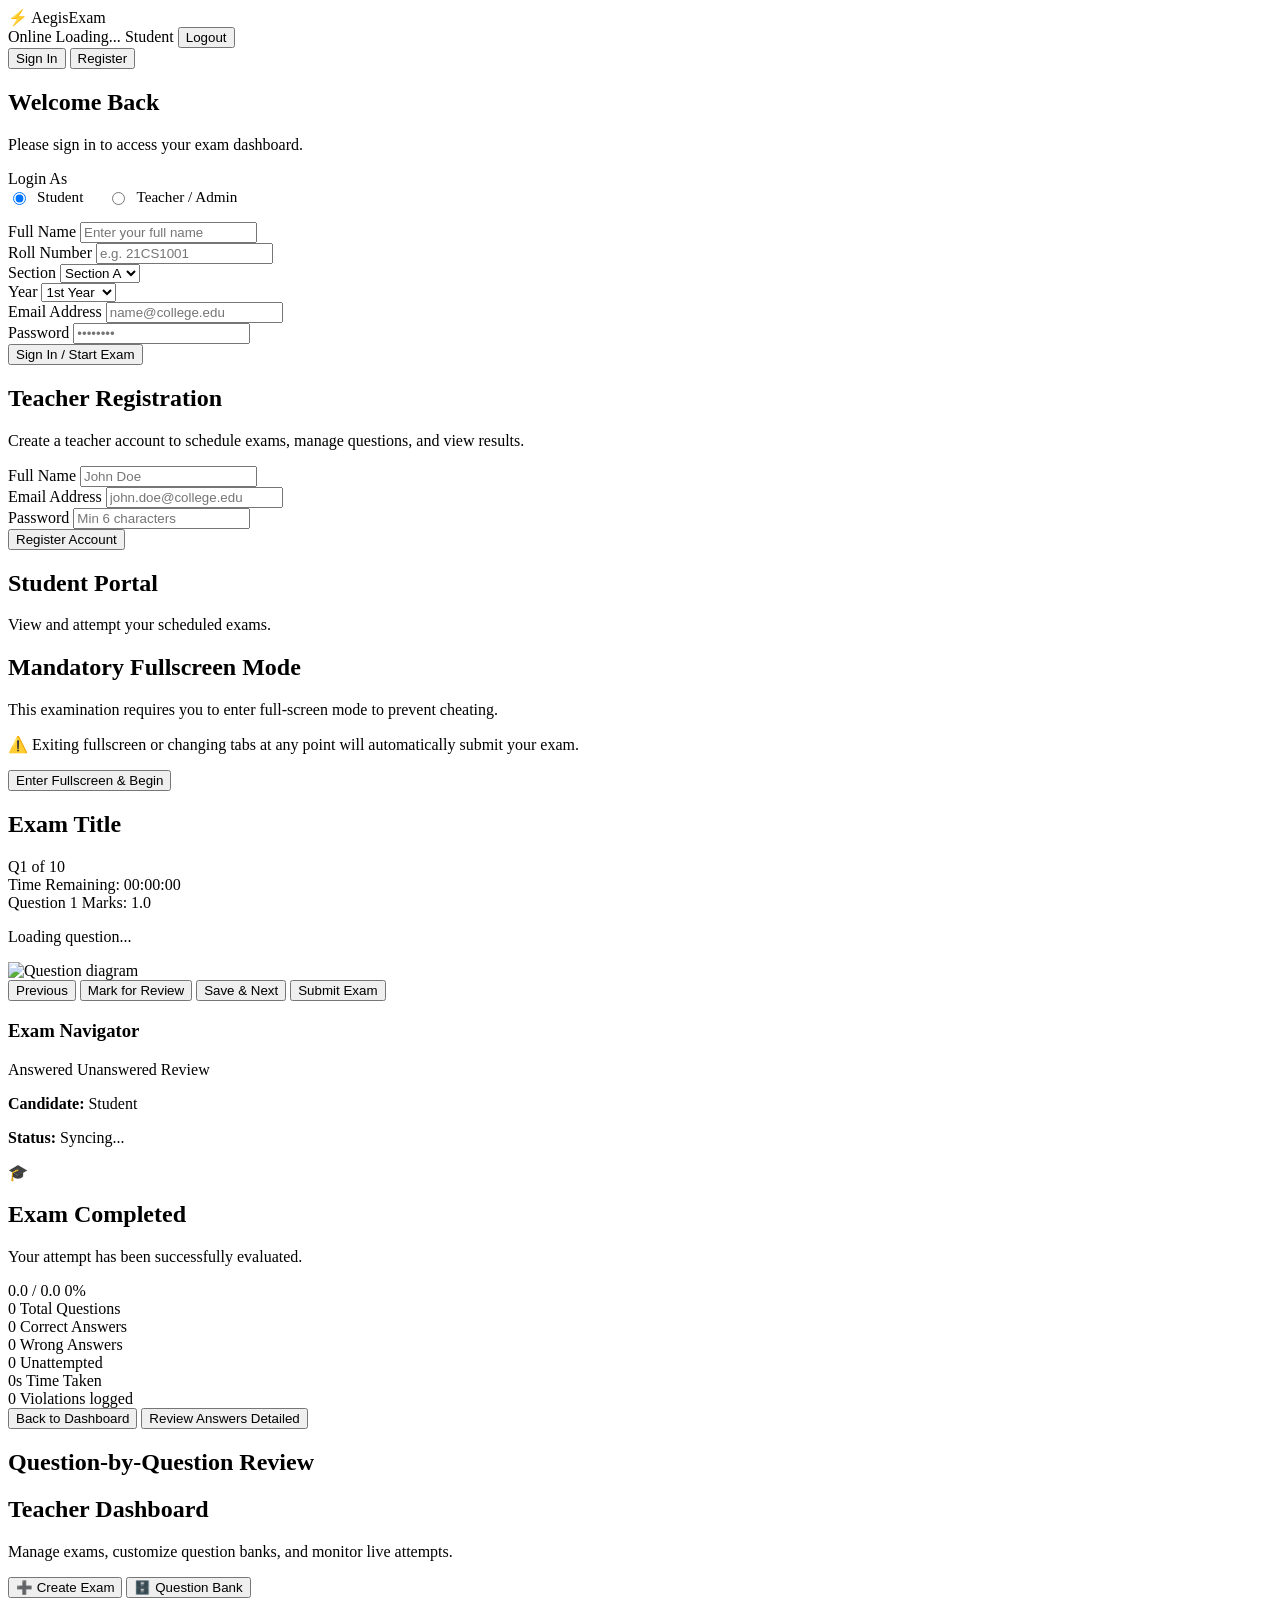
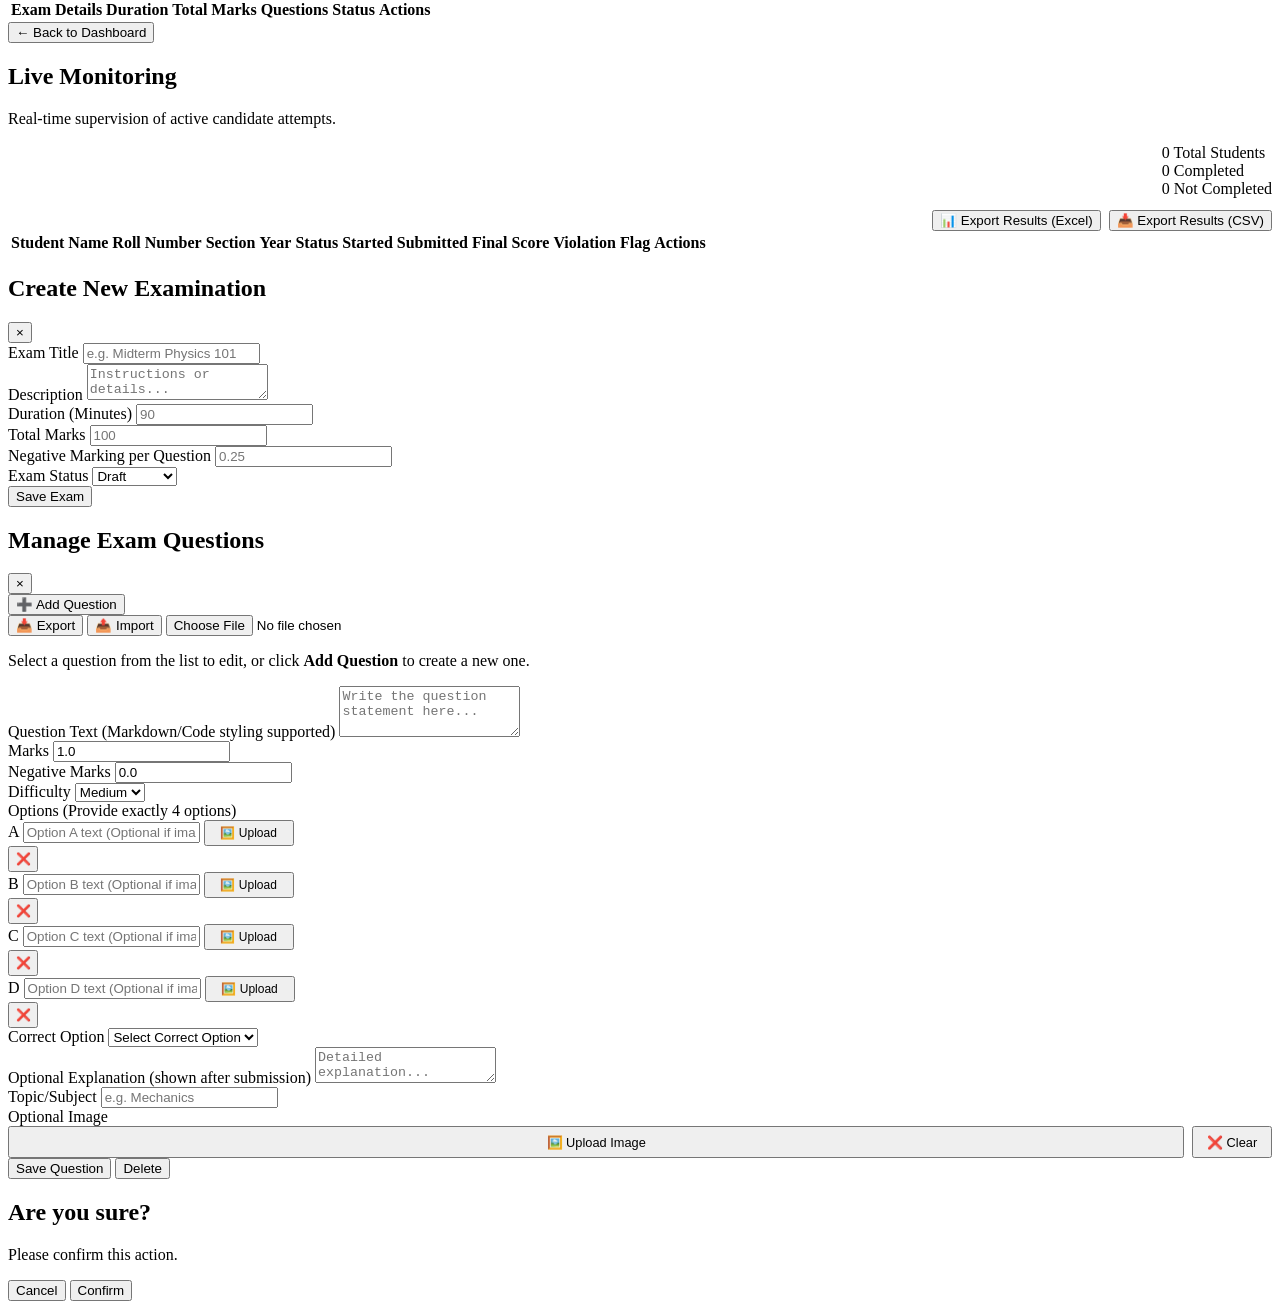
==== commit d637b297: "Add Option and Question Image clearing buttons" ====
--- a/index.html
+++ b/index.html
@@ -467,6 +467,7 @@
                                         <input type="text" id="q-opt-a" placeholder="Option A text (Optional if image loaded)" style="flex: 1; min-width: 0;">
                                         <input type="file" id="q-opt-a-file" accept="image/*" onchange="handleOptionImageUpload('a')" style="display: none;">
                                         <button type="button" class="btn btn-outline btn-xs" id="q-opt-a-upload-btn" onclick="document.getElementById('q-opt-a-file').click()" style="width: 90px; flex-shrink: 0; padding: 0.25rem 0.5rem; font-size: 0.75rem;">🖼️ Upload</button>
+                                        <button type="button" class="btn btn-danger-outline btn-xs hidden" id="q-opt-a-clear-btn" onclick="clearOptionImage('a')" style="width: 30px; flex-shrink: 0; padding: 0.25rem 0.5rem; font-size: 0.75rem; display: flex; align-items: center; justify-content: center;" title="Clear Image">❌</button>
                                         <input type="hidden" id="q-opt-a-image">
                                     </div>
                                     <div class="option-input-row" style="gap: 0.5rem 0.75rem;">
@@ -474,6 +475,7 @@
                                         <input type="text" id="q-opt-b" placeholder="Option B text (Optional if image loaded)" style="flex: 1; min-width: 0;">
                                         <input type="file" id="q-opt-b-file" accept="image/*" onchange="handleOptionImageUpload('b')" style="display: none;">
                                         <button type="button" class="btn btn-outline btn-xs" id="q-opt-b-upload-btn" onclick="document.getElementById('q-opt-b-file').click()" style="width: 90px; flex-shrink: 0; padding: 0.25rem 0.5rem; font-size: 0.75rem;">🖼️ Upload</button>
+                                        <button type="button" class="btn btn-danger-outline btn-xs hidden" id="q-opt-b-clear-btn" onclick="clearOptionImage('b')" style="width: 30px; flex-shrink: 0; padding: 0.25rem 0.5rem; font-size: 0.75rem; display: flex; align-items: center; justify-content: center;" title="Clear Image">❌</button>
                                         <input type="hidden" id="q-opt-b-image">
                                     </div>
                                     <div class="option-input-row" style="gap: 0.5rem 0.75rem;">
@@ -481,6 +483,7 @@
                                         <input type="text" id="q-opt-c" placeholder="Option C text (Optional if image loaded)" style="flex: 1; min-width: 0;">
                                         <input type="file" id="q-opt-c-file" accept="image/*" onchange="handleOptionImageUpload('c')" style="display: none;">
                                         <button type="button" class="btn btn-outline btn-xs" id="q-opt-c-upload-btn" onclick="document.getElementById('q-opt-c-file').click()" style="width: 90px; flex-shrink: 0; padding: 0.25rem 0.5rem; font-size: 0.75rem;">🖼️ Upload</button>
+                                        <button type="button" class="btn btn-danger-outline btn-xs hidden" id="q-opt-c-clear-btn" onclick="clearOptionImage('c')" style="width: 30px; flex-shrink: 0; padding: 0.25rem 0.5rem; font-size: 0.75rem; display: flex; align-items: center; justify-content: center;" title="Clear Image">❌</button>
                                         <input type="hidden" id="q-opt-c-image">
                                     </div>
                                     <div class="option-input-row" style="gap: 0.5rem 0.75rem;">
@@ -488,6 +491,7 @@
                                         <input type="text" id="q-opt-d" placeholder="Option D text (Optional if image loaded)" style="flex: 1; min-width: 0;">
                                         <input type="file" id="q-opt-d-file" accept="image/*" onchange="handleOptionImageUpload('d')" style="display: none;">
                                         <button type="button" class="btn btn-outline btn-xs" id="q-opt-d-upload-btn" onclick="document.getElementById('q-opt-d-file').click()" style="width: 90px; flex-shrink: 0; padding: 0.25rem 0.5rem; font-size: 0.75rem;">🖼️ Upload</button>
+                                        <button type="button" class="btn btn-danger-outline btn-xs hidden" id="q-opt-d-clear-btn" onclick="clearOptionImage('d')" style="width: 30px; flex-shrink: 0; padding: 0.25rem 0.5rem; font-size: 0.75rem; display: flex; align-items: center; justify-content: center;" title="Clear Image">❌</button>
                                         <input type="hidden" id="q-opt-d-image">
                                     </div>
                                 </div>
@@ -519,6 +523,7 @@
                                     <div style="display: flex; gap: 0.5rem; align-items: center;">
                                         <input type="file" id="q-image-file" accept="image/*" onchange="handleQuestionImageUpload()" style="display: none;">
                                         <button type="button" class="btn btn-outline btn-xs" id="q-image-upload-btn" onclick="document.getElementById('q-image-file').click()" style="padding: 0.4rem 0.8rem; font-size: 0.8rem; flex: 1;">🖼️ Upload Image</button>
+                                        <button type="button" class="btn btn-danger-outline btn-xs hidden" id="q-image-clear-btn" onclick="clearQuestionImage()" style="padding: 0.4rem 0.8rem; font-size: 0.8rem; flex-shrink: 0;">❌ Clear</button>
                                         <input type="hidden" id="q-image">
                                     </div>
                                 </div>
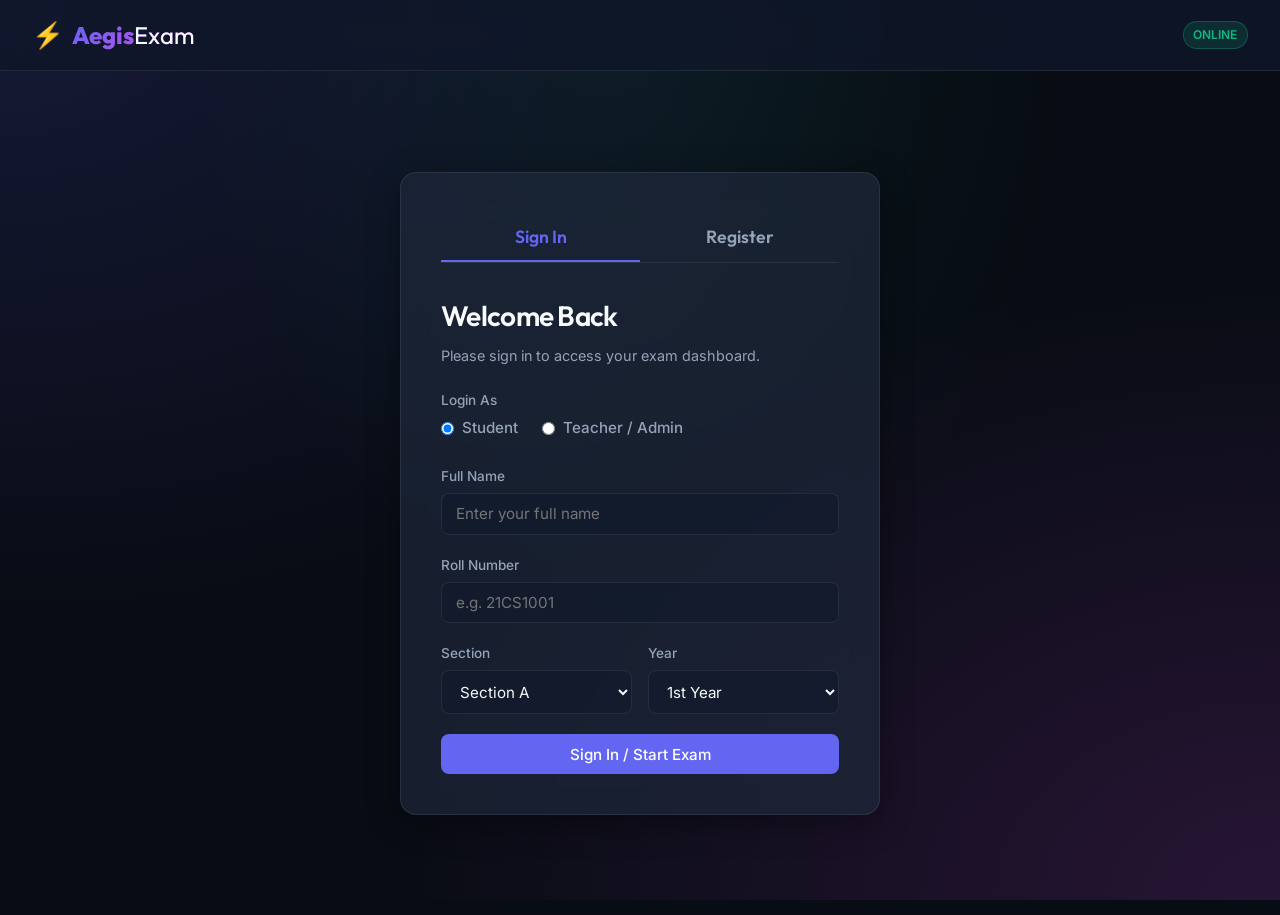
==== commit cde6d6f0: "Stack Upload and Clear buttons vertically so Clear is always visible without scrolling" ====
--- a/index.html
+++ b/index.html
@@ -462,36 +462,44 @@
                             <div class="form-group">
                                 <label>Options (Provide exactly 4 options)</label>
                                 <div class="options-inputs">
-                                    <div class="option-input-row" style="gap: 0.5rem 0.75rem;">
+                                    <div class="option-input-row">
                                         <span class="opt-lbl">A</span>
                                         <input type="text" id="q-opt-a" placeholder="Option A text (Optional if image loaded)" style="flex: 1; min-width: 0;">
                                         <input type="file" id="q-opt-a-file" accept="image/*" onchange="handleOptionImageUpload('a')" style="display: none;">
-                                        <button type="button" class="btn btn-outline btn-xs" id="q-opt-a-upload-btn" onclick="document.getElementById('q-opt-a-file').click()" style="width: 90px; flex-shrink: 0; padding: 0.25rem 0.5rem; font-size: 0.75rem;">🖼️ Upload</button>
-                                        <button type="button" class="btn btn-danger-outline btn-xs hidden" id="q-opt-a-clear-btn" onclick="clearOptionImage('a')" style="width: 30px; flex-shrink: 0; padding: 0.25rem 0.5rem; font-size: 0.75rem; display: flex; align-items: center; justify-content: center;" title="Clear Image">❌</button>
+                                        <div class="option-btn-group">
+                                            <button type="button" class="btn btn-outline btn-xs" id="q-opt-a-upload-btn" onclick="document.getElementById('q-opt-a-file').click()">🖼️ Upload</button>
+                                            <button type="button" class="btn btn-danger-outline btn-xs hidden" id="q-opt-a-clear-btn" onclick="clearOptionImage('a')" title="Clear Image">❌ Clear</button>
+                                        </div>
                                         <input type="hidden" id="q-opt-a-image">
                                     </div>
-                                    <div class="option-input-row" style="gap: 0.5rem 0.75rem;">
+                                    <div class="option-input-row">
                                         <span class="opt-lbl">B</span>
                                         <input type="text" id="q-opt-b" placeholder="Option B text (Optional if image loaded)" style="flex: 1; min-width: 0;">
                                         <input type="file" id="q-opt-b-file" accept="image/*" onchange="handleOptionImageUpload('b')" style="display: none;">
-                                        <button type="button" class="btn btn-outline btn-xs" id="q-opt-b-upload-btn" onclick="document.getElementById('q-opt-b-file').click()" style="width: 90px; flex-shrink: 0; padding: 0.25rem 0.5rem; font-size: 0.75rem;">🖼️ Upload</button>
-                                        <button type="button" class="btn btn-danger-outline btn-xs hidden" id="q-opt-b-clear-btn" onclick="clearOptionImage('b')" style="width: 30px; flex-shrink: 0; padding: 0.25rem 0.5rem; font-size: 0.75rem; display: flex; align-items: center; justify-content: center;" title="Clear Image">❌</button>
+                                        <div class="option-btn-group">
+                                            <button type="button" class="btn btn-outline btn-xs" id="q-opt-b-upload-btn" onclick="document.getElementById('q-opt-b-file').click()">🖼️ Upload</button>
+                                            <button type="button" class="btn btn-danger-outline btn-xs hidden" id="q-opt-b-clear-btn" onclick="clearOptionImage('b')" title="Clear Image">❌ Clear</button>
+                                        </div>
                                         <input type="hidden" id="q-opt-b-image">
                                     </div>
-                                    <div class="option-input-row" style="gap: 0.5rem 0.75rem;">
+                                    <div class="option-input-row">
                                         <span class="opt-lbl">C</span>
                                         <input type="text" id="q-opt-c" placeholder="Option C text (Optional if image loaded)" style="flex: 1; min-width: 0;">
                                         <input type="file" id="q-opt-c-file" accept="image/*" onchange="handleOptionImageUpload('c')" style="display: none;">
-                                        <button type="button" class="btn btn-outline btn-xs" id="q-opt-c-upload-btn" onclick="document.getElementById('q-opt-c-file').click()" style="width: 90px; flex-shrink: 0; padding: 0.25rem 0.5rem; font-size: 0.75rem;">🖼️ Upload</button>
-                                        <button type="button" class="btn btn-danger-outline btn-xs hidden" id="q-opt-c-clear-btn" onclick="clearOptionImage('c')" style="width: 30px; flex-shrink: 0; padding: 0.25rem 0.5rem; font-size: 0.75rem; display: flex; align-items: center; justify-content: center;" title="Clear Image">❌</button>
+                                        <div class="option-btn-group">
+                                            <button type="button" class="btn btn-outline btn-xs" id="q-opt-c-upload-btn" onclick="document.getElementById('q-opt-c-file').click()">🖼️ Upload</button>
+                                            <button type="button" class="btn btn-danger-outline btn-xs hidden" id="q-opt-c-clear-btn" onclick="clearOptionImage('c')" title="Clear Image">❌ Clear</button>
+                                        </div>
                                         <input type="hidden" id="q-opt-c-image">
                                     </div>
-                                    <div class="option-input-row" style="gap: 0.5rem 0.75rem;">
+                                    <div class="option-input-row">
                                         <span class="opt-lbl">D</span>
                                         <input type="text" id="q-opt-d" placeholder="Option D text (Optional if image loaded)" style="flex: 1; min-width: 0;">
                                         <input type="file" id="q-opt-d-file" accept="image/*" onchange="handleOptionImageUpload('d')" style="display: none;">
-                                        <button type="button" class="btn btn-outline btn-xs" id="q-opt-d-upload-btn" onclick="document.getElementById('q-opt-d-file').click()" style="width: 90px; flex-shrink: 0; padding: 0.25rem 0.5rem; font-size: 0.75rem;">🖼️ Upload</button>
-                                        <button type="button" class="btn btn-danger-outline btn-xs hidden" id="q-opt-d-clear-btn" onclick="clearOptionImage('d')" style="width: 30px; flex-shrink: 0; padding: 0.25rem 0.5rem; font-size: 0.75rem; display: flex; align-items: center; justify-content: center;" title="Clear Image">❌</button>
+                                        <div class="option-btn-group">
+                                            <button type="button" class="btn btn-outline btn-xs" id="q-opt-d-upload-btn" onclick="document.getElementById('q-opt-d-file').click()">🖼️ Upload</button>
+                                            <button type="button" class="btn btn-danger-outline btn-xs hidden" id="q-opt-d-clear-btn" onclick="clearOptionImage('d')" title="Clear Image">❌ Clear</button>
+                                        </div>
                                         <input type="hidden" id="q-opt-d-image">
                                     </div>
                                 </div>
--- a/static/css/styles.css
+++ b/static/css/styles.css
@@ -0,0 +1,1149 @@
+/* ================= GLOBAL VARIABLES & THEME ================= */
+:root {
+    --bg-dark: #0f172a;
+    --bg-card: rgba(30, 41, 59, 0.7);
+    --bg-card-hover: rgba(30, 41, 59, 0.9);
+    --border-color: rgba(255, 255, 255, 0.08);
+    
+    --primary: #6366f1;
+    --primary-glow: rgba(99, 102, 241, 0.15);
+    --primary-hover: #4f46e5;
+    
+    --accent: #d946ef;
+    --accent-glow: rgba(217, 70, 239, 0.15);
+    
+    --text-main: #f8fafc;
+    --text-muted: #94a3b8;
+    
+    --success: #10b981;
+    --warning: #f59e0b;
+    --danger: #ef4444;
+    
+    --font-heading: 'Outfit', 'Inter', sans-serif;
+    --font-body: 'Inter', sans-serif;
+    
+    --glass-shadow: 0 8px 32px 0 rgba(0, 0, 0, 0.37);
+    --card-radius: 16px;
+    --btn-radius: 8px;
+    --transition-speed: 0.25s;
+}
+
+/* ================= BASIC RESET & LAYOUT ================= */
+* {
+    box-sizing: border-box;
+    margin: 0;
+    padding: 0;
+}
+
+body {
+    background-color: #080c14;
+    background-image: 
+        radial-gradient(at 0% 0%, rgba(99, 102, 241, 0.15) 0px, transparent 50%),
+        radial-gradient(at 100% 100%, rgba(217, 70, 239, 0.15) 0px, transparent 50%),
+        radial-gradient(at 50% 0%, rgba(16, 185, 129, 0.08) 0px, transparent 50%);
+    background-attachment: fixed;
+    color: var(--text-main);
+    font-family: var(--font-body);
+    min-height: 100vh;
+    display: flex;
+    flex-direction: column;
+    overflow-x: hidden;
+    line-height: 1.5;
+}
+
+h1, h2, h3, h4, h5, h6 {
+    font-family: var(--font-heading);
+    font-weight: 600;
+    letter-spacing: -0.025em;
+}
+
+/* ================= APP LAYOUT ================= */
+.app-header {
+    display: flex;
+    justify-content: space-between;
+    align-items: center;
+    padding: 1rem 2rem;
+    border-bottom: 1px solid var(--border-color);
+    background-color: rgba(15, 23, 42, 0.8);
+    backdrop-filter: blur(12px);
+    position: sticky;
+    top: 0;
+    z-index: 100;
+}
+
+.logo {
+    display: flex;
+    align-items: center;
+    gap: 0.5rem;
+    font-size: 1.5rem;
+    font-family: var(--font-heading);
+    font-weight: 800;
+}
+
+.logo-icon {
+    font-size: 1.6rem;
+}
+
+.logo-text {
+    background: linear-gradient(135deg, var(--primary) 0%, var(--accent) 100%);
+    -webkit-background-clip: text;
+    -webkit-text-fill-color: transparent;
+}
+
+.logo-text span {
+    font-weight: 400;
+    color: var(--text-main);
+    -webkit-text-fill-color: var(--text-main);
+}
+
+.header-right {
+    display: flex;
+    align-items: center;
+    gap: 1.5rem;
+}
+
+#user-info {
+    display: flex;
+    align-items: center;
+    gap: 0.75rem;
+    font-size: 0.9rem;
+}
+
+#user-name {
+    font-weight: 600;
+}
+
+.app-container {
+    flex: 1;
+    max-width: 1200px;
+    width: 100%;
+    margin: 0 auto;
+    padding: 2rem 1.5rem;
+}
+
+/* ================= UI HELPER CLASSES ================= */
+.view {
+    display: block;
+    animation: fadeIn 0.4s ease-in-out;
+}
+
+.hidden {
+    display: none !important;
+}
+
+.text-center { text-align: center; }
+.mb-1 { margin-bottom: 1rem; }
+.mt-1 { margin-top: 1rem; }
+.p-3 { padding: 3rem; }
+.col-6 { width: 50%; }
+.col-4 { width: 33.33%; }
+.form-row {
+    display: flex;
+    gap: 1rem;
+}
+
+.glass {
+    background: var(--bg-card);
+    backdrop-filter: blur(16px);
+    border: 1px solid var(--border-color);
+    box-shadow: var(--glass-shadow);
+    border-radius: var(--card-radius);
+}
+
+/* ================= BADGES ================= */
+.badge {
+    display: inline-block;
+    padding: 0.25rem 0.6rem;
+    border-radius: 9999px;
+    font-size: 0.75rem;
+    font-weight: 600;
+    text-transform: uppercase;
+}
+.badge-success { background-color: rgba(16, 185, 129, 0.15); color: var(--success); border: 1px solid rgba(16, 185, 129, 0.3); }
+.badge-info { background-color: rgba(99, 102, 241, 0.15); color: var(--primary); border: 1px solid rgba(99, 102, 241, 0.3); }
+.badge-warning { background-color: rgba(245, 158, 11, 0.15); color: var(--warning); border: 1px solid rgba(245, 158, 11, 0.3); }
+.badge-danger { background-color: rgba(239, 68, 68, 0.15); color: var(--danger); border: 1px solid rgba(239, 68, 68, 0.3); }
+
+.role-badge {
+    font-size: 0.75rem;
+    background-color: var(--primary-glow);
+    border: 1px solid var(--primary);
+    color: var(--primary);
+    padding: 0.15rem 0.5rem;
+    border-radius: 4px;
+    font-weight: 500;
+}
+
+/* ================= BUTTONS ================= */
+.btn {
+    display: inline-flex;
+    align-items: center;
+    justify-content: center;
+    font-family: var(--font-body);
+    font-weight: 500;
+    font-size: 0.95rem;
+    padding: 0.6rem 1.2rem;
+    border-radius: var(--btn-radius);
+    border: 1px solid transparent;
+    cursor: pointer;
+    transition: all var(--transition-speed) ease;
+    gap: 0.5rem;
+}
+
+.btn-sm {
+    padding: 0.4rem 0.8rem;
+    font-size: 0.85rem;
+}
+
+.btn-xs {
+    padding: 0.25rem 0.5rem;
+    font-size: 0.75rem;
+}
+
+.btn-block {
+    display: flex;
+    width: 100%;
+}
+
+.btn-primary {
+    background-color: var(--primary);
+    color: white;
+}
+.btn-primary:hover {
+    background-color: var(--primary-hover);
+    box-shadow: 0 0 15px var(--primary-glow);
+}
+
+.btn-outline {
+    background-color: transparent;
+    border-color: var(--text-muted);
+    color: var(--text-main);
+}
+.btn-outline:hover {
+    background-color: rgba(255, 255, 255, 0.05);
+}
+
+.btn-danger {
+    background-color: var(--danger);
+    color: white;
+}
+.btn-danger:hover {
+    background-color: #dc2626;
+}
+
+.btn-danger-outline {
+    background-color: transparent;
+    border-color: var(--danger);
+    color: var(--danger);
+}
+.btn-danger-outline:hover {
+    background-color: rgba(239, 68, 68, 0.1);
+}
+
+.btn-warning-outline {
+    background-color: transparent;
+    border-color: var(--warning);
+    color: var(--warning);
+}
+.btn-warning-outline:hover {
+    background-color: rgba(245, 158, 11, 0.1);
+}
+
+/* ================= AUTHENTICATION ================= */
+#view-auth {
+    display: flex;
+    justify-content: center;
+    align-items: center;
+    min-height: calc(100vh - 120px);
+}
+
+.auth-card {
+    width: 100%;
+    max-width: 480px;
+    padding: 2.5rem;
+}
+
+.auth-tabs {
+    display: flex;
+    border-bottom: 1px solid var(--border-color);
+    margin-bottom: 2rem;
+}
+
+.auth-tab {
+    flex: 1;
+    padding: 0.75rem;
+    background: none;
+    border: none;
+    border-bottom: 2px solid transparent;
+    color: var(--text-muted);
+    font-family: var(--font-heading);
+    font-weight: 600;
+    font-size: 1.1rem;
+    cursor: pointer;
+    transition: all var(--transition-speed) ease;
+}
+
+.auth-tab.active {
+    color: var(--primary);
+    border-bottom-color: var(--primary);
+}
+
+.auth-form {
+    display: none;
+}
+
+.auth-form.active {
+    display: block;
+}
+
+.auth-form h2 {
+    font-size: 1.75rem;
+    margin-bottom: 0.5rem;
+}
+
+.subtitle {
+    color: var(--text-muted);
+    font-size: 0.9rem;
+    margin-bottom: 1.5rem;
+}
+
+/* ================= FORM INPUTS ================= */
+.form-group {
+    margin-bottom: 1.25rem;
+}
+
+.form-group label {
+    display: block;
+    margin-bottom: 0.4rem;
+    font-size: 0.85rem;
+    font-weight: 500;
+    color: var(--text-muted);
+}
+
+input[type="text"],
+input[type="email"],
+input[type="password"],
+input[type="number"],
+textarea,
+select {
+    width: 100%;
+    padding: 0.65rem 0.85rem;
+    border-radius: var(--btn-radius);
+    border: 1px solid var(--border-color);
+    background-color: rgba(15, 23, 42, 0.5);
+    color: var(--text-main);
+    font-family: var(--font-body);
+    font-size: 0.95rem;
+    outline: none;
+    transition: all var(--transition-speed) ease;
+}
+
+input:focus, textarea:focus, select:focus {
+    border-color: var(--primary);
+    box-shadow: 0 0 0 3px var(--primary-glow);
+}
+
+/* Role Selector Radios */
+.role-selector {
+    display: flex;
+    flex-direction: column;
+    gap: 0.75rem;
+}
+
+.role-option {
+    cursor: pointer;
+}
+
+.role-option input[type="radio"] {
+    display: none;
+}
+
+.role-box {
+    display: block;
+    padding: 0.75rem 1rem;
+    border: 1px solid var(--border-color);
+    border-radius: var(--btn-radius);
+    background-color: rgba(30, 41, 59, 0.3);
+    transition: all var(--transition-speed) ease;
+}
+
+.role-option input[type="radio"]:checked + .role-box {
+    border-color: var(--primary);
+    background-color: var(--primary-glow);
+}
+
+.role-title {
+    display: block;
+    font-family: var(--font-heading);
+    font-weight: 600;
+    font-size: 1rem;
+    color: var(--text-main);
+}
+
+.role-desc {
+    display: block;
+    font-size: 0.8rem;
+    color: var(--text-muted);
+    margin-top: 0.2rem;
+}
+
+/* ================= EXAM CARDS GRID ================= */
+.dashboard-header {
+    display: flex;
+    justify-content: space-between;
+    align-items: center;
+    margin-bottom: 2rem;
+    gap: 1.5rem;
+    flex-wrap: wrap;
+}
+
+.header-actions {
+    display: flex;
+    gap: 0.75rem;
+}
+
+.grid-container {
+    display: grid;
+    grid-template-columns: repeat(auto-fill, minmax(320px, 1fr));
+    gap: 1.5rem;
+}
+
+.exam-card {
+    padding: 1.5rem;
+    display: flex;
+    flex-direction: column;
+    height: 100%;
+    transition: all var(--transition-speed) ease;
+}
+
+.exam-card:hover {
+    transform: translateY(-4px);
+    background: var(--bg-card-hover);
+    border-color: rgba(99, 102, 241, 0.2);
+}
+
+.exam-card h3 {
+    font-size: 1.25rem;
+    margin-bottom: 0.5rem;
+}
+
+.exam-card-description {
+    font-size: 0.9rem;
+    color: var(--text-muted);
+    margin-bottom: 1.25rem;
+    flex-grow: 1;
+}
+
+.exam-card-meta {
+    display: grid;
+    grid-template-columns: repeat(2, 1fr);
+    gap: 0.75rem;
+    margin-bottom: 1.5rem;
+    font-size: 0.85rem;
+}
+
+.meta-item {
+    display: flex;
+    flex-direction: column;
+}
+
+.meta-item .lbl {
+    color: var(--text-muted);
+    font-size: 0.75rem;
+}
+
+.meta-item .val {
+    font-weight: 600;
+}
+
+/* ================= TABLES ================= */
+.table-container {
+    overflow-x: auto;
+    width: 100%;
+}
+
+.data-table {
+    width: 100%;
+    border-collapse: collapse;
+    text-align: left;
+    font-size: 0.9rem;
+}
+
+.data-table th, .data-table td {
+    padding: 1rem 1.25rem;
+    border-bottom: 1px solid var(--border-color);
+}
+
+.data-table th {
+    font-family: var(--font-heading);
+    font-weight: 600;
+    color: var(--text-muted);
+    background-color: rgba(30, 41, 59, 0.4);
+}
+
+.data-table tbody tr {
+    transition: background-color var(--transition-speed) ease;
+}
+
+.data-table tbody tr:hover {
+    background-color: rgba(255, 255, 255, 0.02);
+}
+
+.exam-title-row {
+    font-weight: 600;
+    font-size: 1rem;
+}
+
+.exam-desc-row {
+    font-size: 0.75rem;
+    color: var(--text-muted);
+}
+
+/* ================= EXAM WORKSPACE ================= */
+.exam-layout {
+    display: grid;
+    grid-template-columns: 1fr 280px;
+    gap: 1.5rem;
+    align-items: start;
+    margin-top: 1rem;
+}
+
+.exam-main {
+    display: flex;
+    flex-direction: column;
+    gap: 1.5rem;
+}
+
+.exam-navbar {
+    display: flex;
+    justify-content: space-between;
+    align-items: center;
+    padding: 1rem 1.5rem;
+}
+
+.exam-title-info h2 {
+    font-size: 1.25rem;
+}
+
+.exam-timer-container {
+    display: flex;
+    align-items: center;
+    gap: 0.75rem;
+}
+
+.timer-label {
+    font-size: 0.85rem;
+    color: var(--text-muted);
+}
+
+.timer-val {
+    font-family: monospace;
+    font-size: 1.5rem;
+    font-weight: 700;
+    color: var(--text-main);
+    background-color: rgba(15, 23, 42, 0.6);
+    padding: 0.2rem 0.6rem;
+    border-radius: 4px;
+    letter-spacing: 0.05em;
+}
+
+.timer-warn {
+    color: var(--warning);
+    animation: flash 1s infinite alternate;
+}
+
+.timer-danger {
+    color: var(--danger);
+    animation: flash 0.5s infinite alternate;
+}
+
+/* Question Card */
+.question-card {
+    padding: 2rem;
+}
+
+.question-header {
+    display: flex;
+    justify-content: space-between;
+    align-items: center;
+    margin-bottom: 1.5rem;
+    border-bottom: 1px solid var(--border-color);
+    padding-bottom: 0.75rem;
+}
+
+.question-num {
+    font-family: var(--font-heading);
+    font-weight: 700;
+    font-size: 1.2rem;
+    color: var(--primary);
+}
+
+.question-marks {
+    font-size: 0.85rem;
+    color: var(--text-muted);
+}
+
+.question-body {
+    margin-bottom: 2rem;
+}
+
+.question-text {
+    font-size: 1.1rem;
+    white-space: pre-wrap;
+}
+
+.question-image-container {
+    margin-top: 1rem;
+    max-height: 300px;
+    overflow: hidden;
+    border-radius: 8px;
+    border: 1px solid var(--border-color);
+}
+
+.question-image-container img {
+    width: 100%;
+    object-fit: contain;
+}
+
+/* Options */
+.question-options {
+    display: flex;
+    flex-direction: column;
+    gap: 0.75rem;
+}
+
+.option-btn {
+    display: flex;
+    align-items: center;
+    padding: 1rem 1.25rem;
+    border-radius: var(--btn-radius);
+    border: 1px solid var(--border-color);
+    background-color: rgba(30, 41, 59, 0.4);
+    color: var(--text-main);
+    cursor: pointer;
+    font-family: var(--font-body);
+    font-size: 0.95rem;
+    transition: all var(--transition-speed) ease;
+    width: 100%;
+    text-align: left;
+}
+
+.option-btn:hover {
+    background-color: rgba(30, 41, 59, 0.7);
+    border-color: var(--primary);
+}
+
+.option-btn.selected {
+    background-color: var(--primary-glow);
+    border-color: var(--primary);
+    box-shadow: 0 0 10px rgba(99, 102, 241, 0.1);
+}
+
+.option-label {
+    display: inline-flex;
+    align-items: center;
+    justify-content: center;
+    width: 28px;
+    height: 28px;
+    border-radius: 50%;
+    background-color: rgba(15, 23, 42, 0.6);
+    margin-right: 1rem;
+    font-weight: 700;
+    font-size: 0.85rem;
+}
+
+.option-btn.selected .option-label {
+    background-color: var(--primary);
+    color: white;
+}
+
+/* Controls */
+.exam-controls {
+    display: flex;
+    justify-content: space-between;
+    gap: 1rem;
+}
+
+/* Sidebar Question Navigator */
+.exam-sidebar {
+    padding: 1.5rem;
+}
+
+.exam-sidebar h3 {
+    font-size: 1.1rem;
+    margin-bottom: 1rem;
+    border-bottom: 1px solid var(--border-color);
+    padding-bottom: 0.5rem;
+}
+
+.nav-legend {
+    display: flex;
+    flex-wrap: wrap;
+    gap: 0.75rem;
+    margin-bottom: 1.25rem;
+    font-size: 0.75rem;
+    color: var(--text-muted);
+}
+
+.legend-item {
+    display: flex;
+    align-items: center;
+    gap: 0.25rem;
+}
+
+.legend-dot {
+    width: 10px;
+    height: 10px;
+    border-radius: 50%;
+}
+
+.status-answered { background-color: var(--success); }
+.status-unanswered { background-color: rgba(255, 255, 255, 0.15); }
+.status-review { background-color: var(--warning); }
+
+.question-grid {
+    display: grid;
+    grid-template-columns: repeat(5, 1fr);
+    gap: 0.5rem;
+    margin-bottom: 1.5rem;
+}
+
+.grid-num {
+    aspect-ratio: 1;
+    display: flex;
+    align-items: center;
+    justify-content: center;
+    border-radius: 6px;
+    background-color: rgba(255, 255, 255, 0.05);
+    border: 1px solid var(--border-color);
+    font-weight: 600;
+    font-size: 0.9rem;
+    cursor: pointer;
+    transition: all var(--transition-speed) ease;
+}
+
+.grid-num:hover {
+    border-color: var(--primary);
+    background-color: rgba(255, 255, 255, 0.1);
+}
+
+.grid-num.current {
+    border-color: var(--primary);
+    box-shadow: 0 0 8px var(--primary);
+}
+
+.grid-num.answered {
+    background-color: rgba(16, 185, 129, 0.2);
+    border-color: var(--success);
+    color: var(--success);
+}
+
+.grid-num.review {
+    background-color: rgba(245, 158, 11, 0.25);
+    border-color: var(--warning);
+    color: var(--warning);
+}
+
+.sidebar-footer {
+    border-top: 1px solid var(--border-color);
+    padding-top: 1rem;
+    font-size: 0.8rem;
+    color: var(--text-muted);
+}
+
+/* ================= RESULTS VIEW ================= */
+.result-container {
+    max-width: 800px;
+    margin: 0 auto;
+    display: flex;
+    flex-direction: column;
+    gap: 2rem;
+}
+
+.result-header {
+    padding: 3rem;
+    position: relative;
+    overflow: hidden;
+}
+
+.result-icon-badge {
+    font-size: 3rem;
+    margin-bottom: 1rem;
+}
+
+.score-radial-container {
+    display: flex;
+    justify-content: center;
+    margin-top: 1.5rem;
+}
+
+.score-circle {
+    width: 140px;
+    height: 140px;
+    border-radius: 50%;
+    border: 4px solid var(--primary);
+    display: flex;
+    flex-direction: column;
+    justify-content: center;
+    align-items: center;
+    background-color: rgba(15, 23, 42, 0.6);
+    box-shadow: 0 0 20px var(--primary-glow);
+}
+
+.score-num {
+    font-size: 1.25rem;
+    font-weight: 700;
+}
+
+.score-pct {
+    font-size: 1.75rem;
+    font-weight: 800;
+    color: var(--accent);
+}
+
+.stats-grid {
+    display: grid;
+    grid-template-columns: repeat(auto-fit, minmax(120px, 1fr));
+    gap: 1rem;
+}
+
+.stat-card {
+    padding: 1rem;
+    display: flex;
+    flex-direction: column;
+    align-items: center;
+    justify-content: center;
+    text-align: center;
+}
+
+.stat-val {
+    font-size: 1.5rem;
+    font-weight: 700;
+}
+
+.stat-lbl {
+    font-size: 0.75rem;
+    color: var(--text-muted);
+    margin-top: 0.25rem;
+}
+
+.text-success { color: var(--success); }
+.text-danger { color: var(--danger); }
+.text-warning { color: var(--warning); }
+
+.result-actions {
+    display: flex;
+    justify-content: center;
+    gap: 1rem;
+}
+
+.detailed-review {
+    animation: slideDown 0.4s ease-out;
+}
+
+.detailed-review h2 {
+    font-size: 1.35rem;
+    margin-bottom: 1.5rem;
+}
+
+.review-q-item {
+    margin-bottom: 1.5rem;
+    padding: 1.5rem;
+}
+
+.review-q-status {
+    float: right;
+}
+
+.review-options {
+    display: flex;
+    flex-direction: column;
+    gap: 0.5rem;
+    margin: 1rem 0;
+}
+
+.review-opt {
+    padding: 0.5rem 0.75rem;
+    border-radius: 4px;
+    border: 1px solid var(--border-color);
+}
+
+.review-opt.correct {
+    background-color: rgba(16, 185, 129, 0.1);
+    border-color: var(--success);
+    color: var(--success);
+}
+
+.review-opt.incorrect {
+    background-color: rgba(239, 68, 68, 0.1);
+    border-color: var(--danger);
+    color: var(--danger);
+}
+
+.review-explanation {
+    margin-top: 1rem;
+    padding-top: 0.75rem;
+    border-top: 1px dotted var(--border-color);
+    font-size: 0.85rem;
+    color: var(--text-muted);
+}
+
+/* ================= MODALS & OVERLAYS ================= */
+.overlay {
+    position: fixed;
+    top: 0;
+    left: 0;
+    right: 0;
+    bottom: 0;
+    background-color: rgba(15, 23, 42, 0.7);
+    z-index: 1000;
+    display: flex;
+    justify-content: center;
+    align-items: center;
+    animation: fadeIn 0.2s ease-out;
+}
+
+.modal-card {
+    background-color: #1e293b;
+    border: 1px solid var(--border-color);
+    border-radius: var(--card-radius);
+    padding: 2rem;
+    width: 90%;
+    max-width: 500px;
+    box-shadow: 0 20px 25px -5px rgba(0, 0, 0, 0.5);
+    position: relative;
+}
+
+.modal-lg {
+    max-width: 900px;
+    height: 80vh;
+    display: flex;
+    flex-direction: column;
+}
+
+.modal-header {
+    display: flex;
+    justify-content: space-between;
+    align-items: center;
+    margin-bottom: 1.5rem;
+}
+
+.modal-close {
+    background: none;
+    border: none;
+    color: var(--text-muted);
+    font-size: 1.75rem;
+    cursor: pointer;
+}
+
+.confirm-card {
+    max-width: 400px;
+}
+
+.confirm-actions {
+    display: flex;
+    justify-content: center;
+    gap: 1rem;
+    margin-top: 1.5rem;
+}
+
+/* ================= QUESTION MANAGER LAYOUT ================= */
+.qmanager-layout {
+    display: grid;
+    grid-template-columns: 260px 1fr;
+    gap: 1.5rem;
+    flex-grow: 1;
+    overflow: hidden;
+}
+
+.qmanager-sidebar {
+    display: flex;
+    flex-direction: column;
+    border-right: 1px solid var(--border-color);
+    padding-right: 1rem;
+    overflow-y: auto;
+}
+
+.questions-list-sidebar {
+    display: flex;
+    flex-direction: column;
+    gap: 0.5rem;
+    flex-grow: 1;
+    overflow-y: auto;
+}
+
+.q-list-item {
+    padding: 0.75rem;
+    border-radius: 6px;
+    background-color: rgba(255, 255, 255, 0.02);
+    border: 1px solid var(--border-color);
+    cursor: pointer;
+    font-size: 0.85rem;
+    text-align: left;
+    white-space: nowrap;
+    overflow: hidden;
+    text-overflow: ellipsis;
+    transition: all var(--transition-speed) ease;
+}
+
+.q-list-item:hover, .q-list-item.active {
+    background-color: var(--primary-glow);
+    border-color: var(--primary);
+}
+
+.qmanager-main {
+    overflow-y: auto;
+    padding-left: 0.5rem;
+}
+
+.options-inputs {
+    display: flex;
+    flex-direction: column;
+    gap: 0.5rem;
+}
+
+.option-input-row {
+    display: flex;
+    align-items: center;
+    gap: 0.5rem;
+    flex-wrap: nowrap;
+}
+
+.option-btn-group {
+    display: flex;
+    flex-direction: column;
+    gap: 0.25rem;
+    flex-shrink: 0;
+}
+
+.option-btn-group .btn {
+    font-size: 0.7rem;
+    padding: 0.2rem 0.5rem;
+    width: 90px;
+    text-align: center;
+}
+
+.opt-lbl {
+    font-weight: 700;
+    width: 20px;
+}
+
+/* ================= LIVE MONITORING ================= */
+.monitor-stats {
+    display: flex;
+    gap: 1.5rem;
+}
+
+.m-stat {
+    display: flex;
+    flex-direction: column;
+    align-items: flex-end;
+}
+
+.m-val {
+    font-size: 1.5rem;
+    font-weight: 700;
+    color: var(--primary);
+}
+
+.m-lbl {
+    font-size: 0.75rem;
+    color: var(--text-muted);
+}
+
+/* ================= TOASTS ================= */
+.toast-container {
+    position: fixed;
+    bottom: 2rem;
+    right: 2rem;
+    display: flex;
+    flex-direction: column;
+    gap: 0.75rem;
+    z-index: 9999;
+}
+
+.toast {
+    background-color: #1e293b;
+    border-left: 4px solid var(--primary);
+    border-radius: 4px;
+    padding: 1rem 1.5rem;
+    box-shadow: 0 10px 15px -3px rgba(0, 0, 0, 0.3);
+    color: var(--text-main);
+    font-size: 0.9rem;
+    animation: slideIn 0.3s ease-out;
+}
+
+.toast.success { border-left-color: var(--success); }
+.toast.warning { border-left-color: var(--warning); }
+.toast.danger { border-left-color: var(--danger); }
+
+/* ================= ANIMATIONS ================= */
+@keyframes fadeIn {
+    from { opacity: 0; }
+    to { opacity: 1; }
+}
+
+@keyframes slideIn {
+    from { transform: translateX(100%); opacity: 0; }
+    to { transform: translateX(0); opacity: 1; }
+}
+
+@keyframes slideDown {
+    from { transform: translateY(-20px); opacity: 0; }
+    to { transform: translateY(0); opacity: 1; }
+}
+
+@keyframes flash {
+    from { opacity: 1; }
+    to { opacity: 0.4; }
+}
+
+/* ================= RESPONSIVE DESIGN ================= */
+@media (max-width: 900px) {
+    .exam-layout {
+        grid-template-columns: 1fr;
+    }
+    .exam-sidebar {
+        order: -1;
+    }
+    .qmanager-layout {
+        grid-template-columns: 1fr;
+        height: auto;
+    }
+    .qmanager-sidebar {
+        border-right: none;
+        border-bottom: 1px solid var(--border-color);
+        padding-right: 0;
+        padding-bottom: 1rem;
+        margin-bottom: 1rem;
+    }
+}
+
+@media (max-width: 600px) {
+    .app-header {
+        padding: 1rem;
+    }
+    .header-right {
+        gap: 0.75rem;
+    }
+    #user-info {
+        display: none;
+    }
+    .grid-container {
+        grid-template-columns: 1fr;
+    }
+    .form-row {
+        flex-direction: column;
+        gap: 0;
+    }
+    .col-6, .col-4 {
+        width: 100%;
+    }
+    .btn {
+        font-size: 0.85rem;
+        padding: 0.5rem 1rem;
+    }
+    .question-card {
+        padding: 1rem;
+    }
+}
